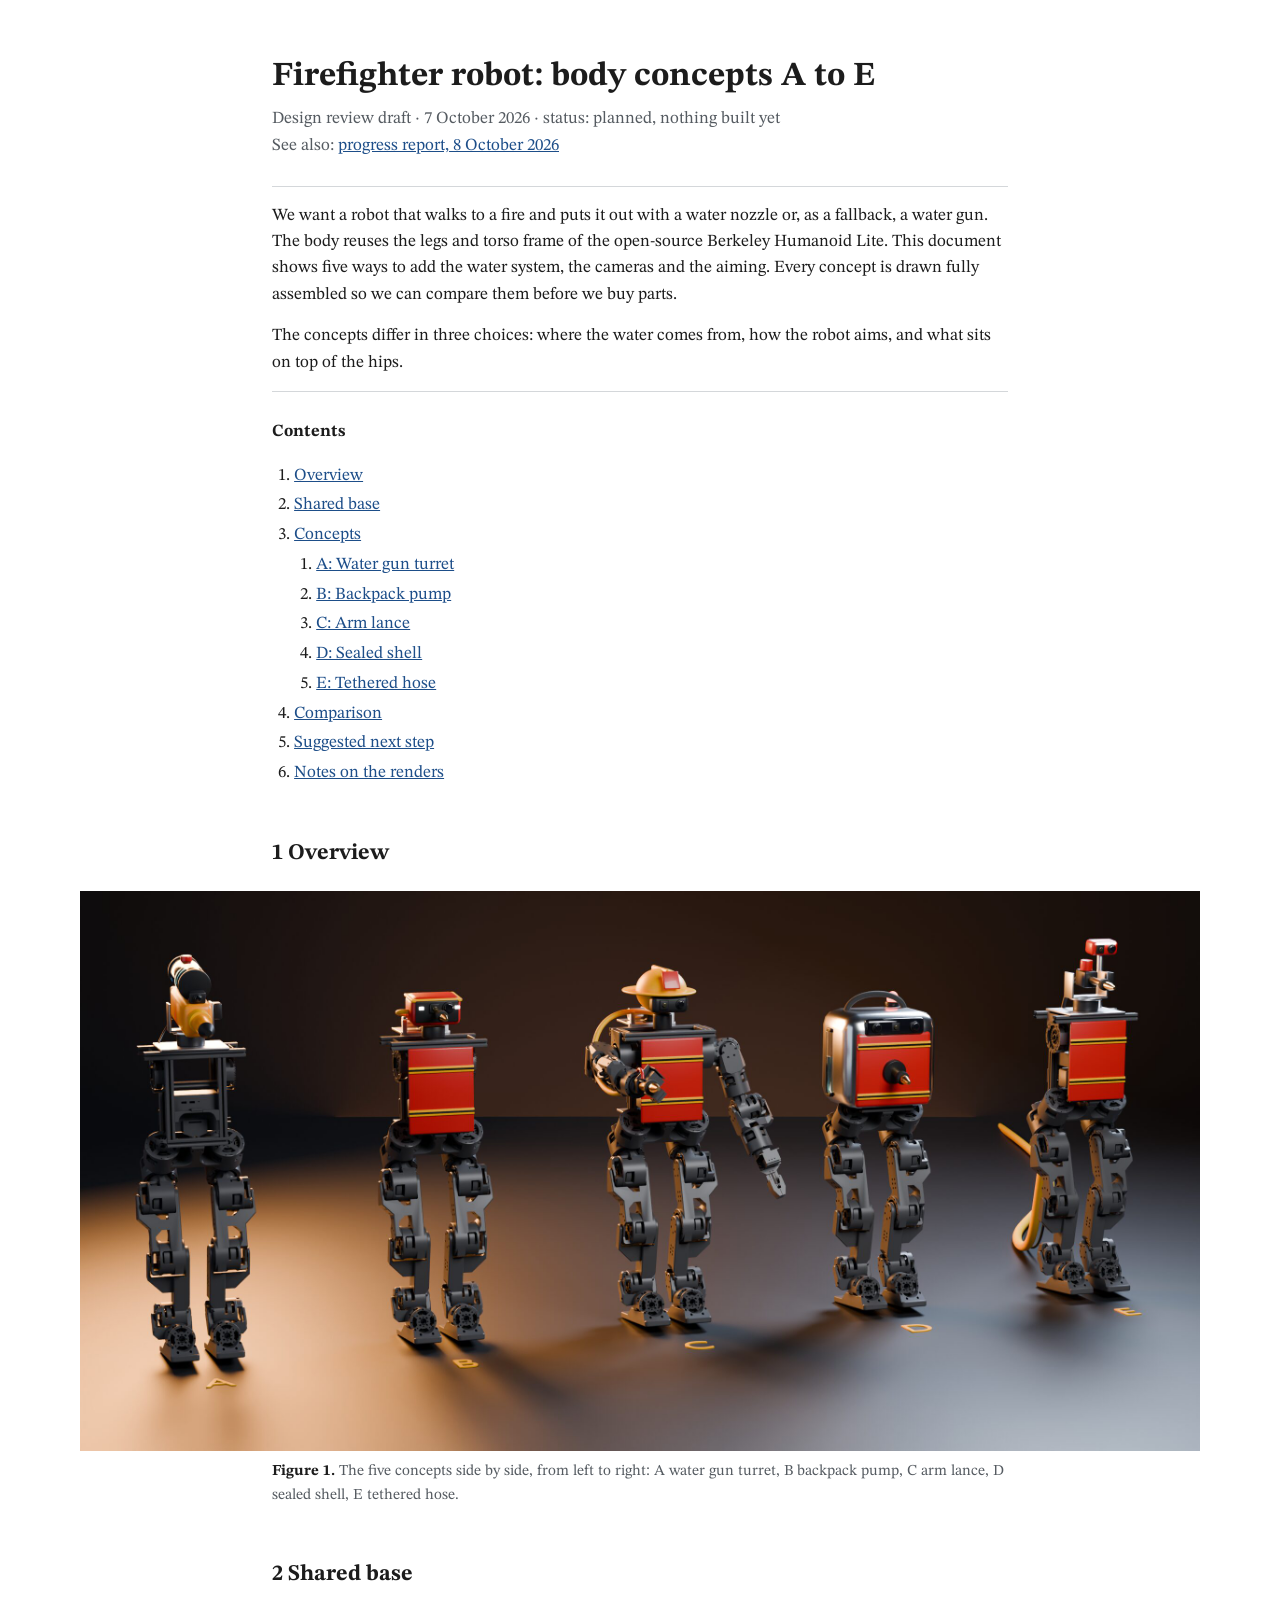
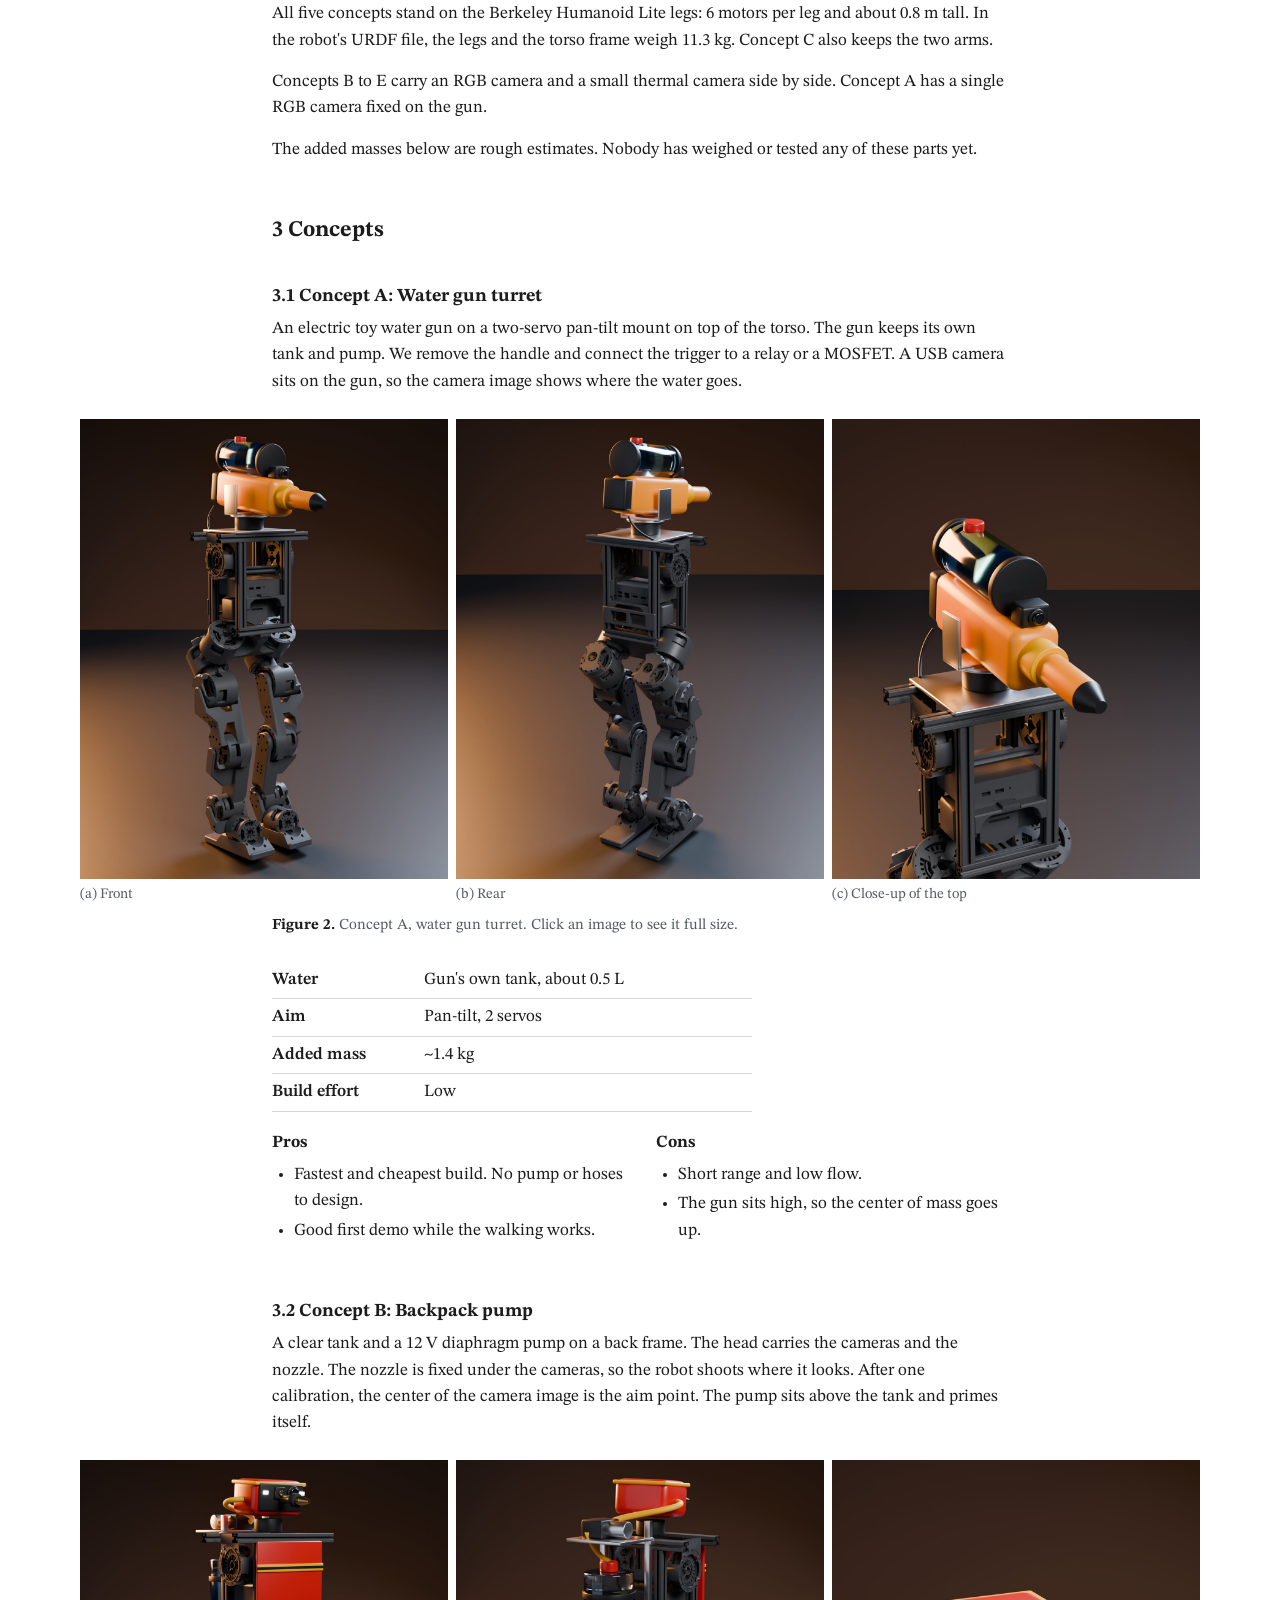
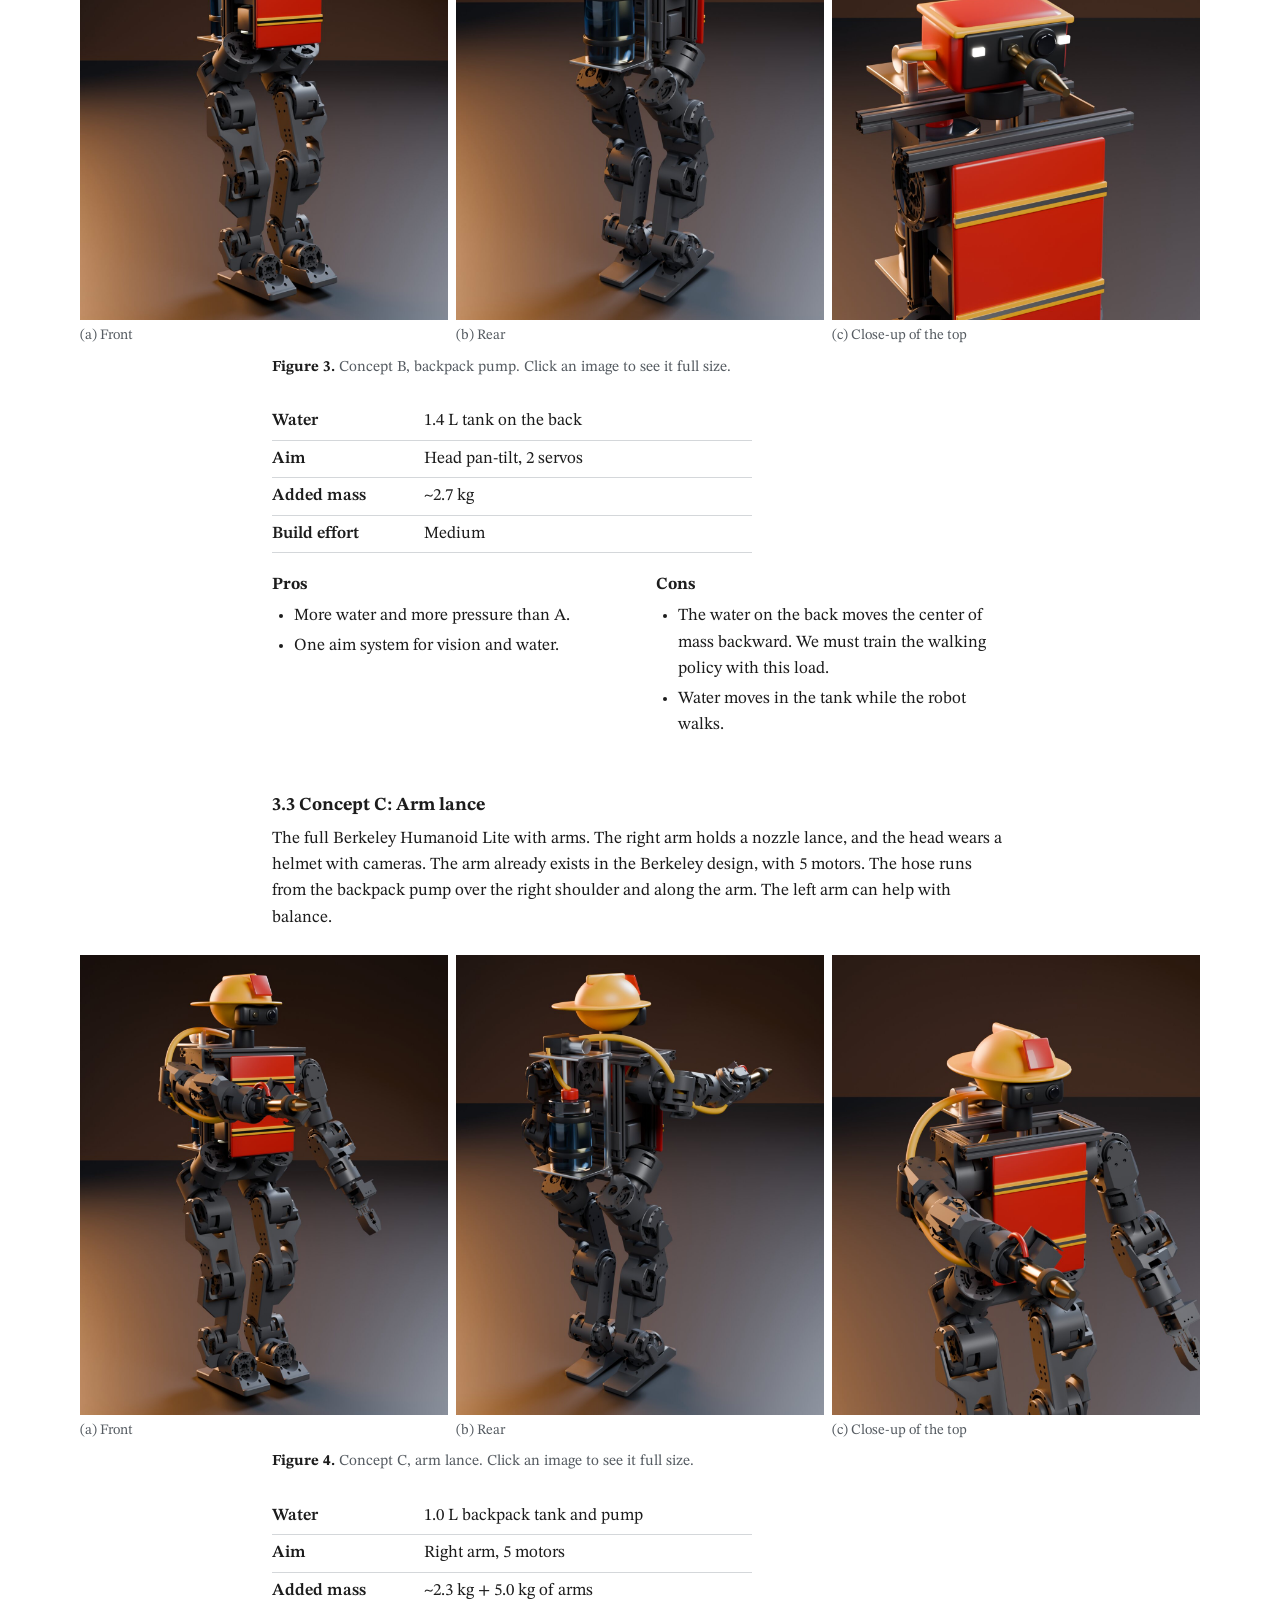
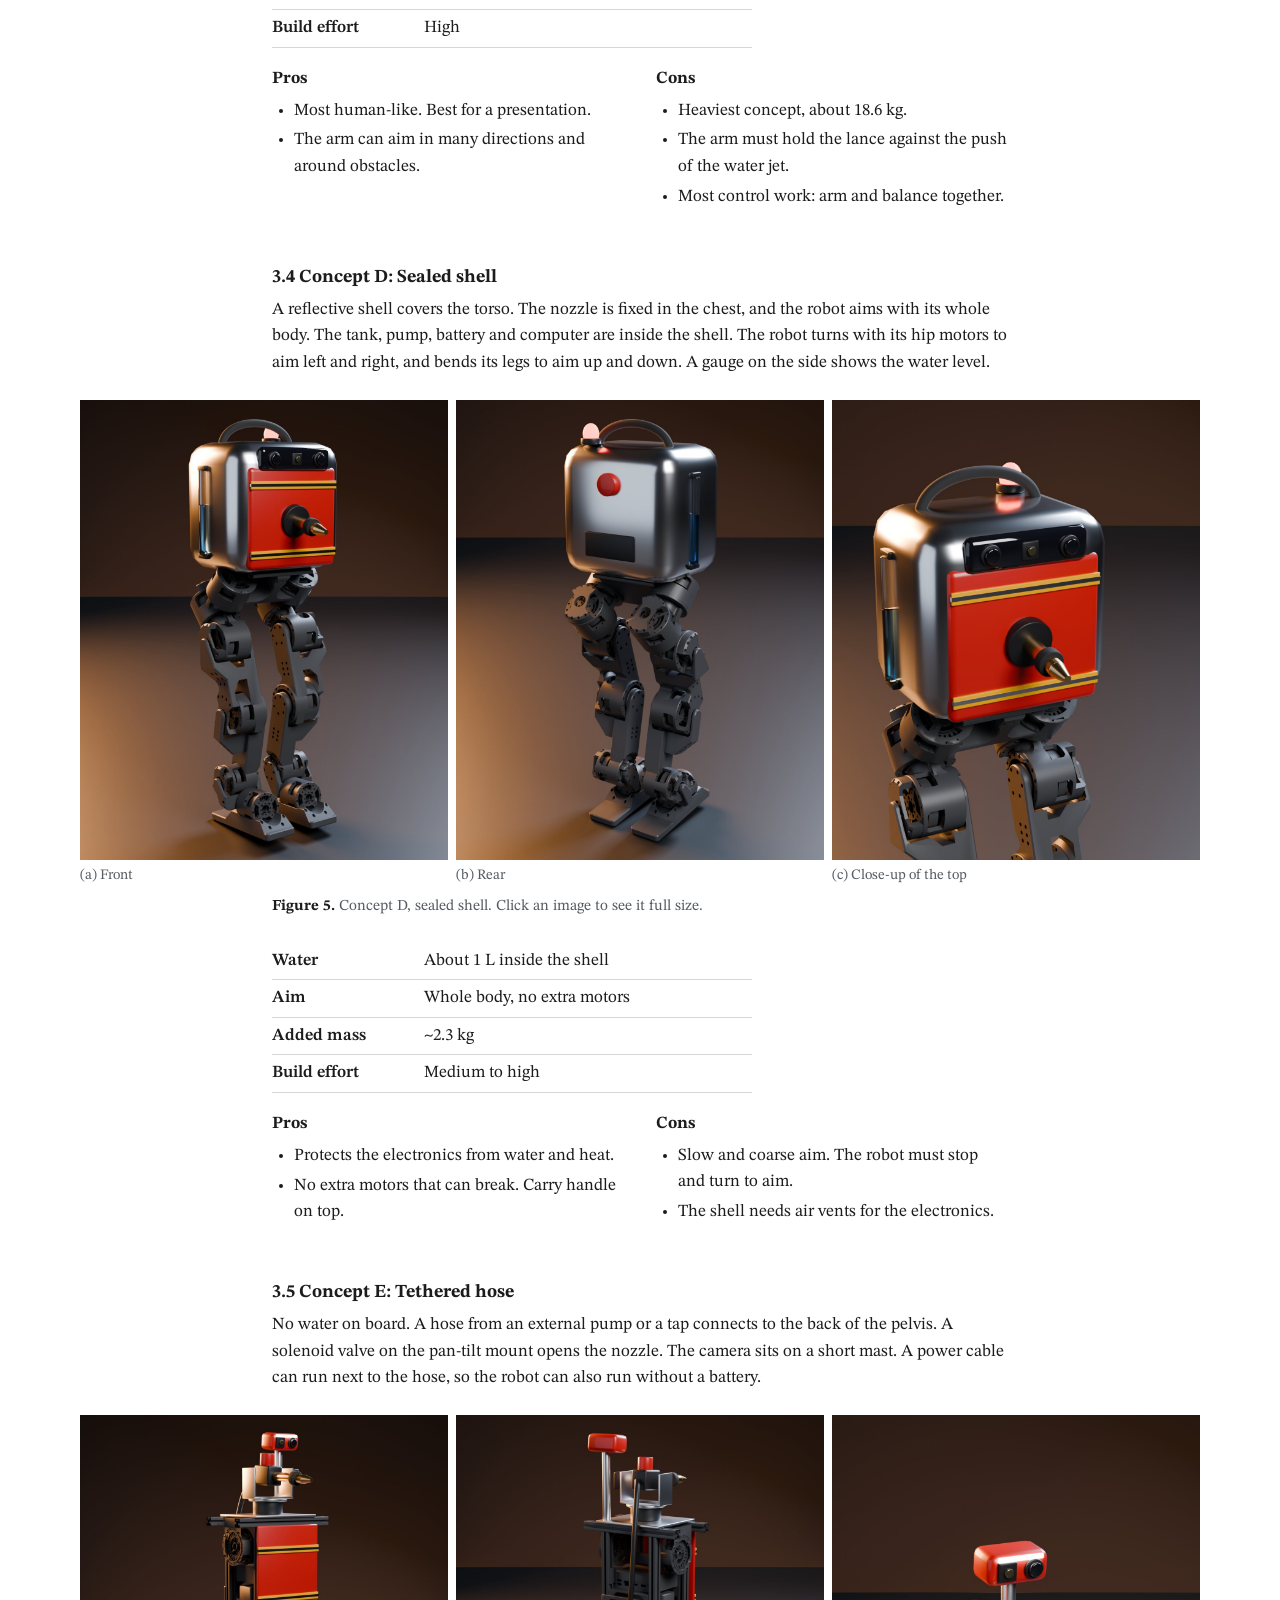
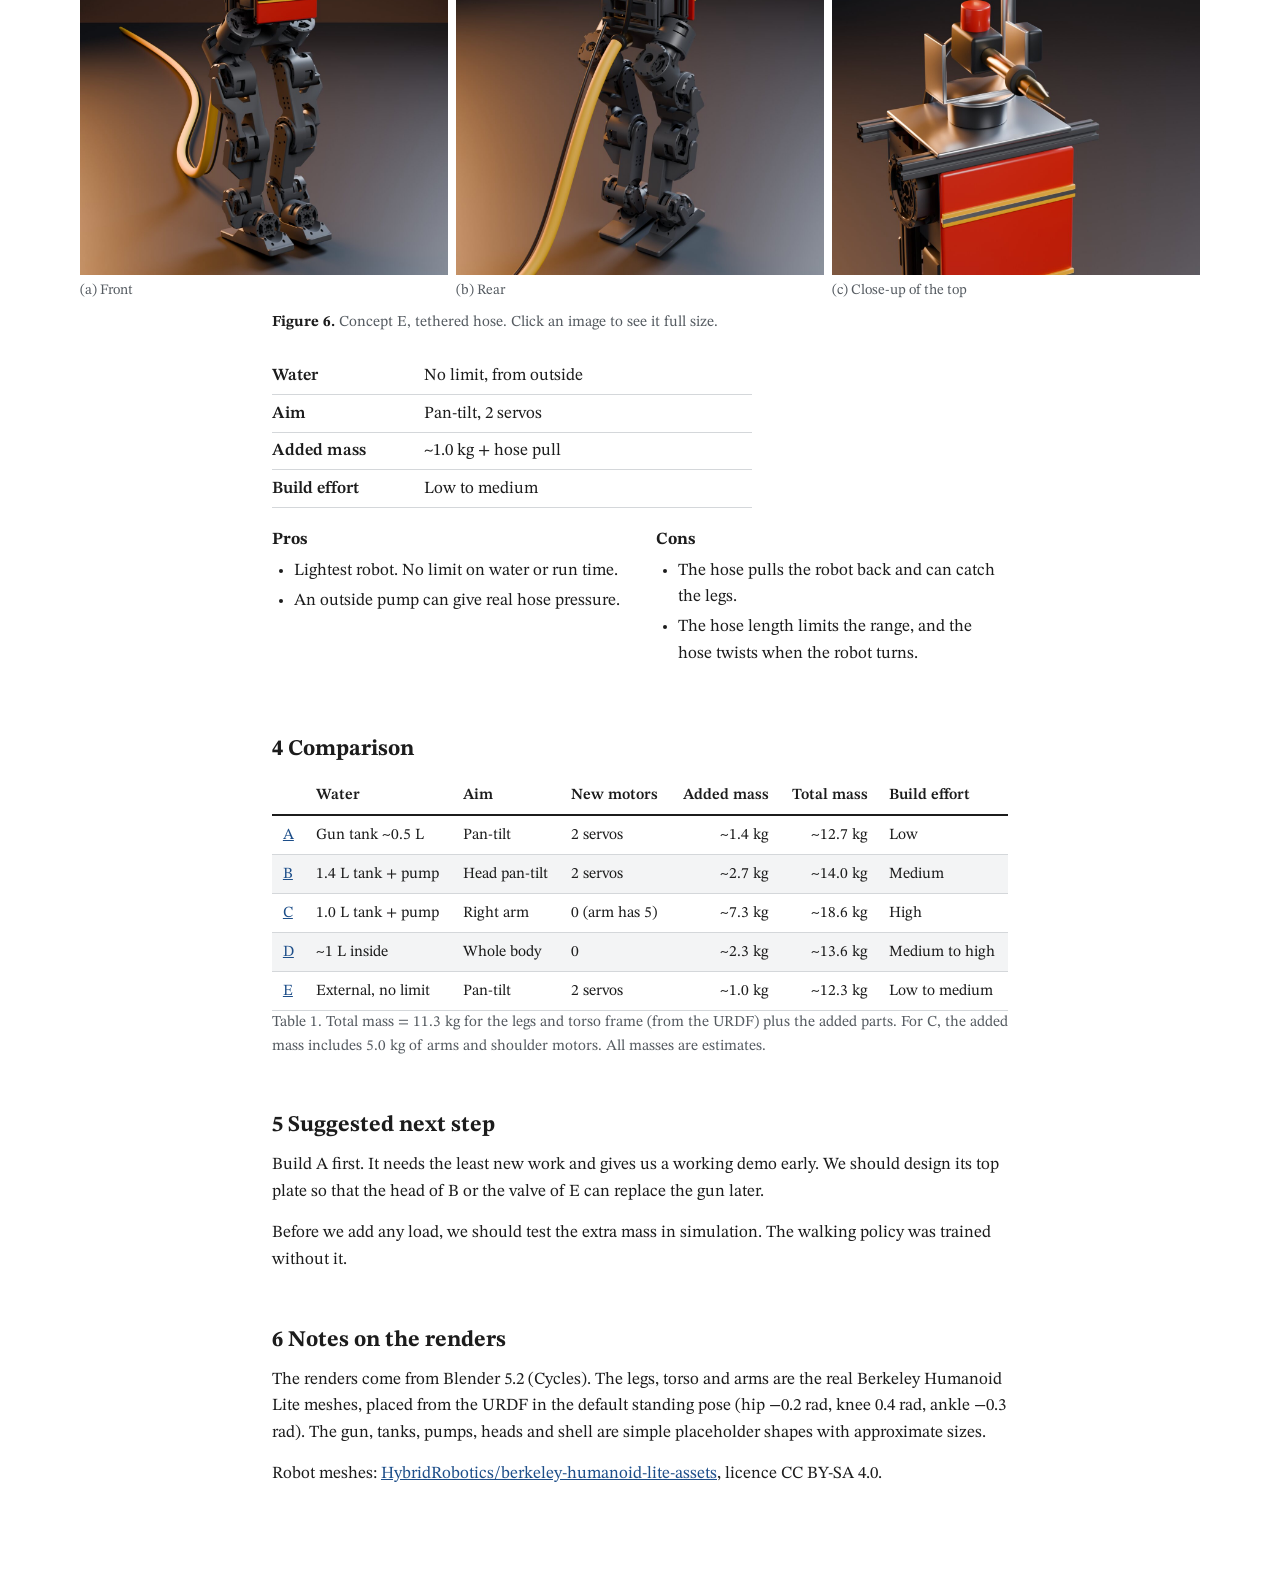
==== concepts/index.html @ 26c628f2 "Add firefighter robot progress report and concept review pages" ====
<!doctype html>
<html lang="en">
<head>
<meta charset="utf-8">
<meta name="viewport" content="width=device-width,initial-scale=1">
<title>Firefighter Robot Concepts</title>
<link rel="preconnect" href="https://fonts.googleapis.com">
<link rel="preconnect" href="https://fonts.gstatic.com" crossorigin>
<link rel="stylesheet" href="https://fonts.googleapis.com/css2?family=STIX+Two+Text:ital,wght@0,400;0,600;0,700;1,400&display=swap">
<style>
/* Layout: a design-review document. One text column; figures break out wider. One serif face throughout, like a printed report. */
:root {
  --paper: #ffffff;
  --ink: #1c1c1c;
  --soft: #555b61;
  --line: #d4d7da;
  --link: #1d4e89;
  --shade: #f3f4f5;
  --serif: "STIX Two Text", "Times New Roman", Times, serif;
}
@media (prefers-color-scheme: dark) {
  :root:not([data-theme="light"]) { --paper: #17191b; --ink: #e6e6e3; --soft: #a2a7ab; --line: #3a3e42; --link: #8db7e8; --shade: #212427; color-scheme: dark; }
}
:root[data-theme="dark"] { --paper: #17191b; --ink: #e6e6e3; --soft: #a2a7ab; --line: #3a3e42; --link: #8db7e8; --shade: #212427; color-scheme: dark; }
* { box-sizing: border-box; }
body { background: var(--paper); color: var(--ink); font: 400 1.0625rem/1.55 var(--serif); padding-inline: 16px; padding-block: 48px 80px; }
main { max-width: 46rem; margin: 0 auto; }
img { display: block; width: 100%; height: auto; }
a { color: var(--link); }
a:focus-visible { outline: 2px solid var(--link); outline-offset: 2px; }
h1, h2, h3 { font-weight: 700; line-height: 1.2; text-wrap: balance; }
h1 { font-size: 2.1rem; margin: 0 0 0.3em; }
h2 { font-size: 1.4rem; margin: 2.4em 0 0.6em; }
h3 { font-size: 1.15rem; margin: 2.2em 0 0.5em; }
p, ul { margin: 0 0 0.9em; }
ul { padding-left: 1.3em; }
li + li { margin-top: 0.2em; }
.meta { color: var(--soft); margin-bottom: 1.6em; }
.abstract { border-top: 1px solid var(--line); border-bottom: 1px solid var(--line); padding: 0.9em 0; margin-bottom: 1.6em; }
.toc { padding-left: 1.3em; }
.toc ol { padding-left: 1.3em; margin: 0.2em 0 0; }
figure { margin: 1.4em 0; }
figure.wide { width: min(70rem, 100vw - 32px); margin-left: 50%; transform: translateX(-50%); }
figcaption { font-size: 0.95rem; color: var(--soft); margin-top: 0.6em; max-width: 46rem; margin-inline: auto; }
figcaption b { color: var(--ink); }
.shots { display: grid; grid-template-columns: repeat(3, minmax(0, 1fr)); gap: 8px; }
.shot { display: grid; gap: 4px; color: var(--soft); text-decoration: none; font-size: 0.9rem; cursor: zoom-in; }
.shot:hover span { color: var(--ink); }
.lead-img { display: block; cursor: zoom-in; }
table { border-collapse: collapse; font-variant-numeric: tabular-nums; }
.kv { margin: 0.4em 0 1.1em; width: 100%; max-width: 30rem; }
.kv th, .kv td { text-align: left; vertical-align: top; padding: 0.3em 0.8em 0.3em 0; border-bottom: 1px solid var(--line); }
.kv th { font-weight: 600; width: 9.5rem; }
.pc { display: grid; grid-template-columns: repeat(auto-fit, minmax(16rem, 1fr)); gap: 0 2rem; }
.pc-h { font-weight: 700; margin-bottom: 0.3em; }
.scroll { overflow-x: auto; }
.cmp { width: 100%; min-width: 44rem; font-size: 0.97rem; }
.cmp th, .cmp td { text-align: left; padding: 0.45em 0.7em; border-bottom: 1px solid var(--line); vertical-align: top; }
.cmp thead th { border-bottom: 2px solid var(--ink); font-weight: 600; }
.cmp tbody tr:nth-child(even) { background: var(--shade); }
.cmp td.n { text-align: right; white-space: nowrap; }
.cmp th.n { text-align: right; }
.note { font-size: 0.95rem; color: var(--soft); }
dialog { border: 0; padding: 0; background: transparent; max-width: 100vw; max-height: 100vh; }
dialog::backdrop { background: rgba(0, 0, 0, 0.9); }
dialog form { margin: 0; display: grid; justify-items: center; gap: 8px; padding: 12px; }
dialog img { width: auto; max-width: calc(100vw - 24px); max-height: calc(100vh - 64px); cursor: zoom-out; }
dialog p { margin: 0; color: #ddd; font-size: 0.95rem; }
dialog button { font: inherit; color: #fff; background: none; border: 1px solid #888; border-radius: 3px; padding: 2px 10px; cursor: pointer; }
@media (max-width: 640px) {
  body { padding-block: 28px 56px; }
  h1 { font-size: 1.7rem; }
  .shots { grid-template-columns: 1fr 1fr; }
  .shots .shot:first-child { grid-column: 1 / -1; }
}
</style>
</head>
<body>


<main>
  <h1>Firefighter robot: body concepts A to E</h1>
  <p class="meta">Design review draft · 7 October 2026 · status: planned, nothing built yet<br>See also: <a href="../">progress report, 8 October 2026</a></p>

  <div class="abstract">
    <p>We want a robot that walks to a fire and puts it out with a water nozzle or, as a fallback, a water gun. The body reuses the legs and torso frame of the open-source Berkeley Humanoid Lite. This document shows five ways to add the water system, the cameras and the aiming. Every concept is drawn fully assembled so we can compare them before we buy parts.</p>
    <p style="margin:0">The concepts differ in three choices: where the water comes from, how the robot aims, and what sits on top of the hips.</p>
  </div>

  <p><b>Contents</b></p>
  <ol class="toc">
    <li><a href="#overview">Overview</a></li>
    <li><a href="#base">Shared base</a></li>
    <li><a href="#concepts">Concepts</a>
      <ol><li><a href="#A">A: Water gun turret</a></li><li><a href="#B">B: Backpack pump</a></li><li><a href="#C">C: Arm lance</a></li><li><a href="#D">D: Sealed shell</a></li><li><a href="#E">E: Tethered hose</a></li></ol></li>
    <li><a href="#compare">Comparison</a></li>
    <li><a href="#next">Suggested next step</a></li>
    <li><a href="#notes">Notes on the renders</a></li>
  </ol>

  <h2 id="overview">1 Overview</h2>
  <figure class="wide">
    <a class="lead-img" href="lineup.jpg" data-cap="Concepts A to E"><img src="lineup.jpg" alt="Concepts A to E side by side: water gun turret, backpack pump, arm lance with helmet, sealed shell, tethered hose." width="2400" height="1200"></a>
    <figcaption><b>Figure 1.</b> The five concepts side by side, from left to right: A water gun turret, B backpack pump, C arm lance, D sealed shell, E tethered hose.</figcaption>
  </figure>

  <h2 id="base">2 Shared base</h2>
  <p>All five concepts stand on the Berkeley Humanoid Lite legs: 6 motors per leg and about 0.8 m tall. In the robot's URDF file, the legs and the torso frame weigh 11.3 kg. Concept C also keeps the two arms.</p>
  <p>Concepts B to E carry an RGB camera and a small thermal camera side by side. Concept A has a single RGB camera fixed on the gun.</p>
  <p>The added masses below are rough estimates. Nobody has weighed or tested any of these parts yet.</p>

  <h2 id="concepts">3 Concepts</h2>

<section id="A">
  <h3>3.1 Concept A: Water gun turret</h3>
  <p>An electric toy water gun on a two-servo pan-tilt mount on top of the torso. The gun keeps its own tank and pump. We remove the handle and connect the trigger to a relay or a MOSFET. A USB camera sits on the gun, so the camera image shows where the water goes.</p>
  <figure class="wide">
    <div class="shots"><a class="shot" href="concept_A_front.jpg" data-cap="Concept A, front"><img src="concept_A_front.jpg" alt="Concept A, front: orange water gun with a clear tank on a pan-tilt mount above the torso frame." width="1200" height="1500" loading="lazy"><span>(a) Front</span></a><a class="shot" href="concept_A_rear.jpg" data-cap="Concept A, rear"><img src="concept_A_rear.jpg" alt="Concept A, rear: pan-tilt servo and trigger wire." width="1200" height="1500" loading="lazy"><span>(b) Rear</span></a><a class="shot" href="concept_A_detail.jpg" data-cap="Concept A, close-up of the top"><img src="concept_A_detail.jpg" alt="Concept A, close-up of the top: the gun, its tank and the camera on top." width="1200" height="1500" loading="lazy"><span>(c) Close-up of the top</span></a></div>
    <figcaption><b>Figure 2.</b> Concept A, water gun turret. Click an image to see it full size.</figcaption>
  </figure>
  <table class="kv"><tr><th>Water</th><td>Gun&#x27;s own tank, about 0.5 L</td></tr><tr><th>Aim</th><td>Pan-tilt, 2 servos</td></tr><tr><th>Added mass</th><td>~1.4 kg</td></tr><tr><th>Build effort</th><td>Low</td></tr></table>
  <div class="pc">
    <div><p class="pc-h">Pros</p><ul><li>Fastest and cheapest build. No pump or hoses to design.</li><li>Good first demo while the walking works.</li></ul></div>
    <div><p class="pc-h">Cons</p><ul><li>Short range and low flow.</li><li>The gun sits high, so the center of mass goes up.</li></ul></div>
  </div>
</section>
<section id="B">
  <h3>3.2 Concept B: Backpack pump</h3>
  <p>A clear tank and a 12 V diaphragm pump on a back frame. The head carries the cameras and the nozzle. The nozzle is fixed under the cameras, so the robot shoots where it looks. After one calibration, the center of the camera image is the aim point. The pump sits above the tank and primes itself.</p>
  <figure class="wide">
    <div class="shots"><a class="shot" href="concept_B_front.jpg" data-cap="Concept B, front"><img src="concept_B_front.jpg" alt="Concept B, front: red chest plate with reflective stripes and a red head with cameras and a brass nozzle." width="1200" height="1500" loading="lazy"><span>(a) Front</span></a><a class="shot" href="concept_B_rear.jpg" data-cap="Concept B, rear"><img src="concept_B_rear.jpg" alt="Concept B, rear: aluminium back frame with a clear tank, the pump on top and a hose to the head." width="1200" height="1500" loading="lazy"><span>(b) Rear</span></a><a class="shot" href="concept_B_detail.jpg" data-cap="Concept B, close-up of the top"><img src="concept_B_detail.jpg" alt="Concept B, close-up of the top: the head: RGB camera, thermal camera, two lights and the nozzle." width="1200" height="1500" loading="lazy"><span>(c) Close-up of the top</span></a></div>
    <figcaption><b>Figure 3.</b> Concept B, backpack pump. Click an image to see it full size.</figcaption>
  </figure>
  <table class="kv"><tr><th>Water</th><td>1.4 L tank on the back</td></tr><tr><th>Aim</th><td>Head pan-tilt, 2 servos</td></tr><tr><th>Added mass</th><td>~2.7 kg</td></tr><tr><th>Build effort</th><td>Medium</td></tr></table>
  <div class="pc">
    <div><p class="pc-h">Pros</p><ul><li>More water and more pressure than A.</li><li>One aim system for vision and water.</li></ul></div>
    <div><p class="pc-h">Cons</p><ul><li>The water on the back moves the center of mass backward. We must train the walking policy with this load.</li><li>Water moves in the tank while the robot walks.</li></ul></div>
  </div>
</section>
<section id="C">
  <h3>3.3 Concept C: Arm lance</h3>
  <p>The full Berkeley Humanoid Lite with arms. The right arm holds a nozzle lance, and the head wears a helmet with cameras. The arm already exists in the Berkeley design, with 5 motors. The hose runs from the backpack pump over the right shoulder and along the arm. The left arm can help with balance.</p>
  <figure class="wide">
    <div class="shots"><a class="shot" href="concept_C_front.jpg" data-cap="Concept C, front"><img src="concept_C_front.jpg" alt="Concept C, front: humanoid with a yellow helmet holding a brass nozzle lance forward in its right hand." width="1200" height="1500" loading="lazy"><span>(a) Front</span></a><a class="shot" href="concept_C_rear.jpg" data-cap="Concept C, rear"><img src="concept_C_rear.jpg" alt="Concept C, rear: backpack tank and a hose over the right shoulder along the arm." width="1200" height="1500" loading="lazy"><span>(b) Rear</span></a><a class="shot" href="concept_C_detail.jpg" data-cap="Concept C, close-up of the top"><img src="concept_C_detail.jpg" alt="Concept C, close-up of the top: helmet with cameras under the brim and the lance in the hand." width="1200" height="1500" loading="lazy"><span>(c) Close-up of the top</span></a></div>
    <figcaption><b>Figure 4.</b> Concept C, arm lance. Click an image to see it full size.</figcaption>
  </figure>
  <table class="kv"><tr><th>Water</th><td>1.0 L backpack tank and pump</td></tr><tr><th>Aim</th><td>Right arm, 5 motors</td></tr><tr><th>Added mass</th><td>~2.3 kg + 5.0 kg of arms</td></tr><tr><th>Build effort</th><td>High</td></tr></table>
  <div class="pc">
    <div><p class="pc-h">Pros</p><ul><li>Most human-like. Best for a presentation.</li><li>The arm can aim in many directions and around obstacles.</li></ul></div>
    <div><p class="pc-h">Cons</p><ul><li>Heaviest concept, about 18.6 kg.</li><li>The arm must hold the lance against the push of the water jet.</li><li>Most control work: arm and balance together.</li></ul></div>
  </div>
</section>
<section id="D">
  <h3>3.4 Concept D: Sealed shell</h3>
  <p>A reflective shell covers the torso. The nozzle is fixed in the chest, and the robot aims with its whole body. The tank, pump, battery and computer are inside the shell. The robot turns with its hip motors to aim left and right, and bends its legs to aim up and down. A gauge on the side shows the water level.</p>
  <figure class="wide">
    <div class="shots"><a class="shot" href="concept_D_front.jpg" data-cap="Concept D, front"><img src="concept_D_front.jpg" alt="Concept D, front: metal box body with a red front, a camera visor and a fixed brass nozzle." width="1200" height="1500" loading="lazy"><span>(a) Front</span></a><a class="shot" href="concept_D_rear.jpg" data-cap="Concept D, rear"><img src="concept_D_rear.jpg" alt="Concept D, rear: shell with a red fill cap, a vent and a carry handle." width="1200" height="1500" loading="lazy"><span>(b) Rear</span></a><a class="shot" href="concept_D_detail.jpg" data-cap="Concept D, close-up of the top"><img src="concept_D_detail.jpg" alt="Concept D, close-up of the top: the front: camera visor, nozzle guard and water level gauge." width="1200" height="1500" loading="lazy"><span>(c) Close-up of the top</span></a></div>
    <figcaption><b>Figure 5.</b> Concept D, sealed shell. Click an image to see it full size.</figcaption>
  </figure>
  <table class="kv"><tr><th>Water</th><td>About 1 L inside the shell</td></tr><tr><th>Aim</th><td>Whole body, no extra motors</td></tr><tr><th>Added mass</th><td>~2.3 kg</td></tr><tr><th>Build effort</th><td>Medium to high</td></tr></table>
  <div class="pc">
    <div><p class="pc-h">Pros</p><ul><li>Protects the electronics from water and heat.</li><li>No extra motors that can break. Carry handle on top.</li></ul></div>
    <div><p class="pc-h">Cons</p><ul><li>Slow and coarse aim. The robot must stop and turn to aim.</li><li>The shell needs air vents for the electronics.</li></ul></div>
  </div>
</section>
<section id="E">
  <h3>3.5 Concept E: Tethered hose</h3>
  <p>No water on board. A hose from an external pump or a tap connects to the back of the pelvis. A solenoid valve on the pan-tilt mount opens the nozzle. The camera sits on a short mast. A power cable can run next to the hose, so the robot can also run without a battery.</p>
  <figure class="wide">
    <div class="shots"><a class="shot" href="concept_E_front.jpg" data-cap="Concept E, front"><img src="concept_E_front.jpg" alt="Concept E, front: nozzle and valve on a pan-tilt mount, camera on a short mast, hose behind." width="1200" height="1500" loading="lazy"><span>(a) Front</span></a><a class="shot" href="concept_E_rear.jpg" data-cap="Concept E, rear"><img src="concept_E_rear.jpg" alt="Concept E, rear: hose and power cable connect to the back of the pelvis." width="1200" height="1500" loading="lazy"><span>(b) Rear</span></a><a class="shot" href="concept_E_detail.jpg" data-cap="Concept E, close-up of the top"><img src="concept_E_detail.jpg" alt="Concept E, close-up of the top: valve, nozzle and camera pod." width="1200" height="1500" loading="lazy"><span>(c) Close-up of the top</span></a></div>
    <figcaption><b>Figure 6.</b> Concept E, tethered hose. Click an image to see it full size.</figcaption>
  </figure>
  <table class="kv"><tr><th>Water</th><td>No limit, from outside</td></tr><tr><th>Aim</th><td>Pan-tilt, 2 servos</td></tr><tr><th>Added mass</th><td>~1.0 kg + hose pull</td></tr><tr><th>Build effort</th><td>Low to medium</td></tr></table>
  <div class="pc">
    <div><p class="pc-h">Pros</p><ul><li>Lightest robot. No limit on water or run time.</li><li>An outside pump can give real hose pressure.</li></ul></div>
    <div><p class="pc-h">Cons</p><ul><li>The hose pulls the robot back and can catch the legs.</li><li>The hose length limits the range, and the hose twists when the robot turns.</li></ul></div>
  </div>
</section>

  <h2 id="compare">4 Comparison</h2>
  <div class="scroll">
    <table class="cmp">
      <thead><tr><th></th><th>Water</th><th>Aim</th><th>New motors</th><th class="n">Added mass</th><th class="n">Total mass</th><th>Build effort</th></tr></thead>
      <tbody><tr><td><a href="#A">A</a></td><td>Gun tank ~0.5 L</td><td>Pan-tilt</td><td>2 servos</td><td class="n">~1.4 kg</td><td class="n">~12.7 kg</td><td>Low</td></tr><tr><td><a href="#B">B</a></td><td>1.4 L tank + pump</td><td>Head pan-tilt</td><td>2 servos</td><td class="n">~2.7 kg</td><td class="n">~14.0 kg</td><td>Medium</td></tr><tr><td><a href="#C">C</a></td><td>1.0 L tank + pump</td><td>Right arm</td><td>0 (arm has 5)</td><td class="n">~7.3 kg</td><td class="n">~18.6 kg</td><td>High</td></tr><tr><td><a href="#D">D</a></td><td>~1 L inside</td><td>Whole body</td><td>0</td><td class="n">~2.3 kg</td><td class="n">~13.6 kg</td><td>Medium to high</td></tr><tr><td><a href="#E">E</a></td><td>External, no limit</td><td>Pan-tilt</td><td>2 servos</td><td class="n">~1.0 kg</td><td class="n">~12.3 kg</td><td>Low to medium</td></tr></tbody>
    </table>
  </div>
  <p class="note">Table 1. Total mass = 11.3 kg for the legs and torso frame (from the URDF) plus the added parts. For C, the added mass includes 5.0 kg of arms and shoulder motors. All masses are estimates.</p>

  <h2 id="next">5 Suggested next step</h2>
  <p>Build A first. It needs the least new work and gives us a working demo early. We should design its top plate so that the head of B or the valve of E can replace the gun later.</p>
  <p>Before we add any load, we should test the extra mass in simulation. The walking policy was trained without it.</p>

  <h2 id="notes">6 Notes on the renders</h2>
  <p>The renders come from Blender 5.2 (Cycles). The legs, torso and arms are the real Berkeley Humanoid Lite meshes, placed from the URDF in the default standing pose (hip −0.2 rad, knee 0.4 rad, ankle −0.3 rad). The gun, tanks, pumps, heads and shell are simple placeholder shapes with approximate sizes.</p>
  <p>Robot meshes: <a href="https://github.com/HybridRobotics/berkeley-humanoid-lite-assets" target="_blank" rel="noopener">HybridRobotics/berkeley-humanoid-lite-assets</a>, licence CC BY-SA 4.0.</p>
</main>

<dialog id="lb" aria-label="Image at full size">
  <form method="dialog">
    <img id="lbimg" src="lineup.jpg" alt="">
    <p><span id="lbcap"></span> · <button value="close">Close</button></p>
  </form>
</dialog>

<script>
const lb = document.getElementById("lb");
document.querySelectorAll("a.shot, a.lead-img").forEach(a => a.addEventListener("click", ev => {
  if (!lb.showModal) return;
  ev.preventDefault();
  const img = a.querySelector("img");
  document.getElementById("lbimg").src = a.getAttribute("href");
  document.getElementById("lbimg").alt = img.alt;
  document.getElementById("lbcap").textContent = a.dataset.cap;
  lb.showModal();
}));
document.getElementById("lbimg").addEventListener("click", () => lb.close());
lb.addEventListener("click", ev => { if (ev.target === lb) lb.close(); });
</script>

</body>
</html>
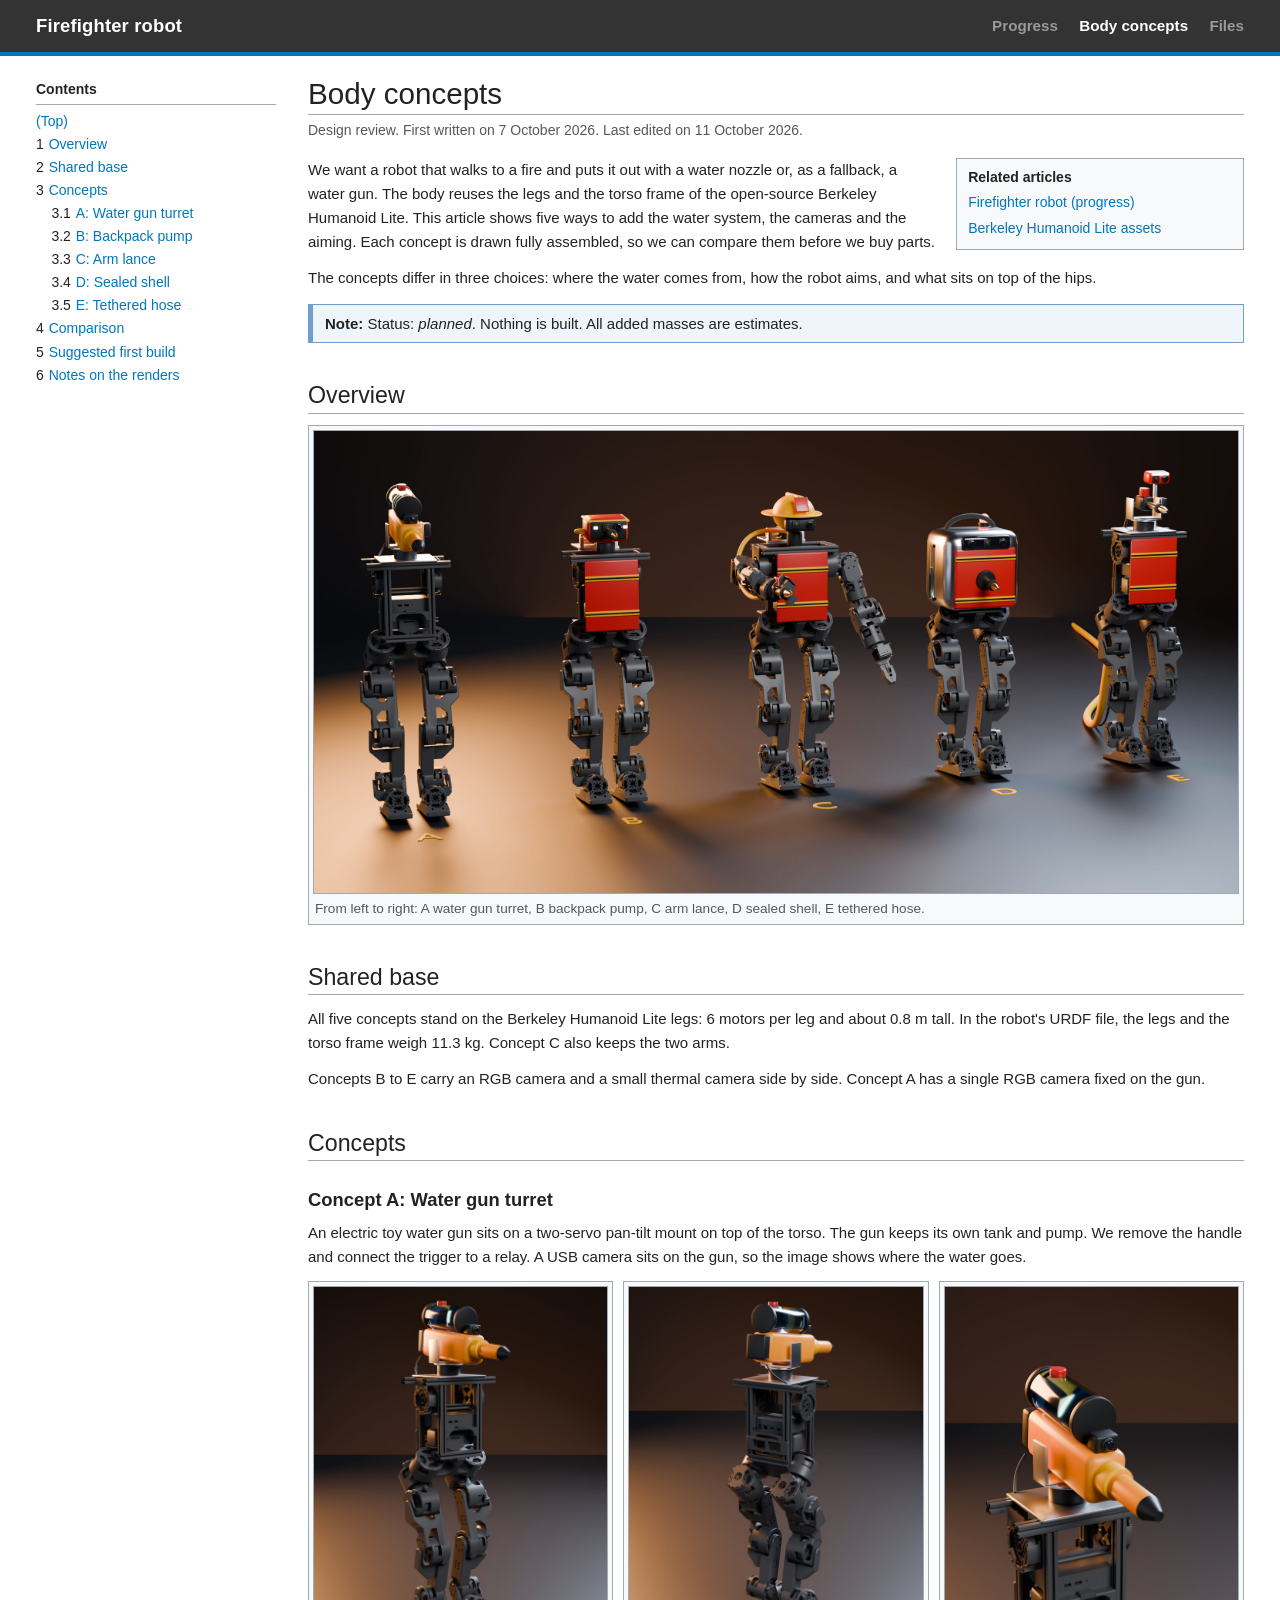
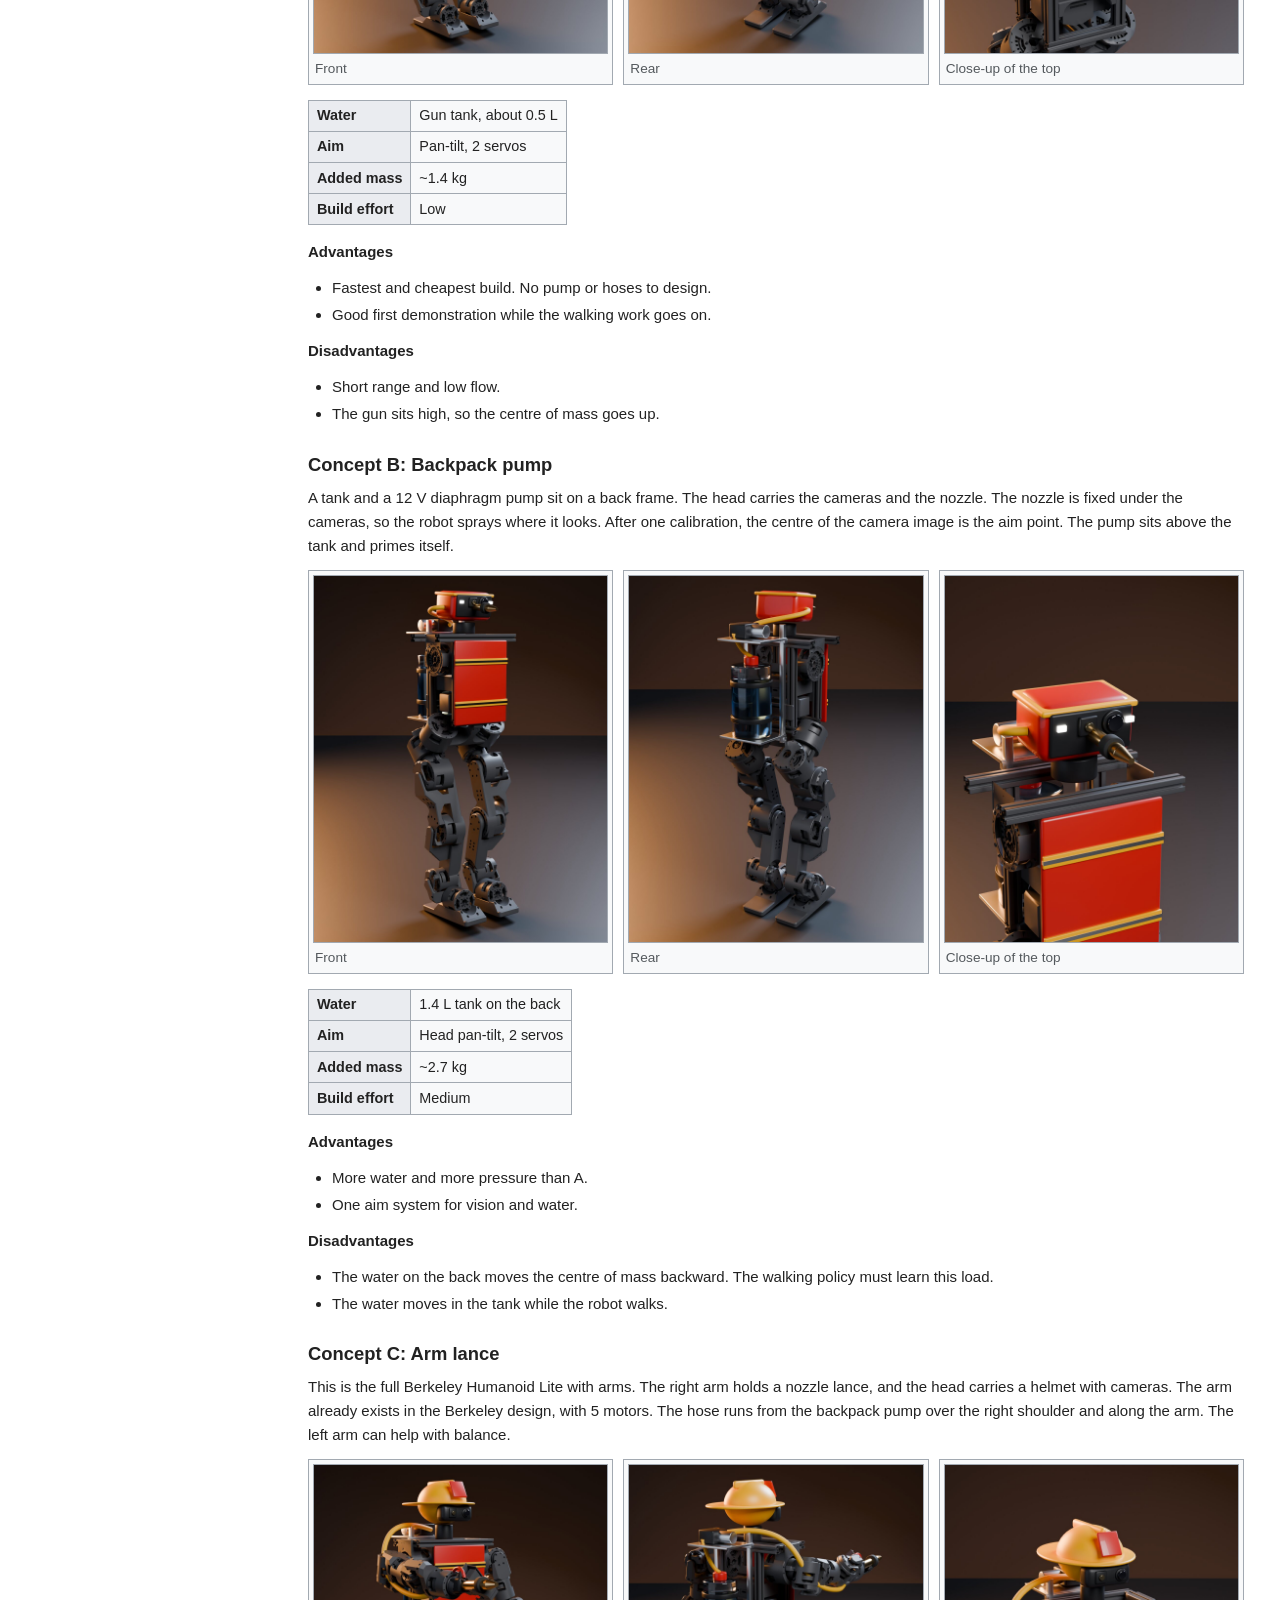
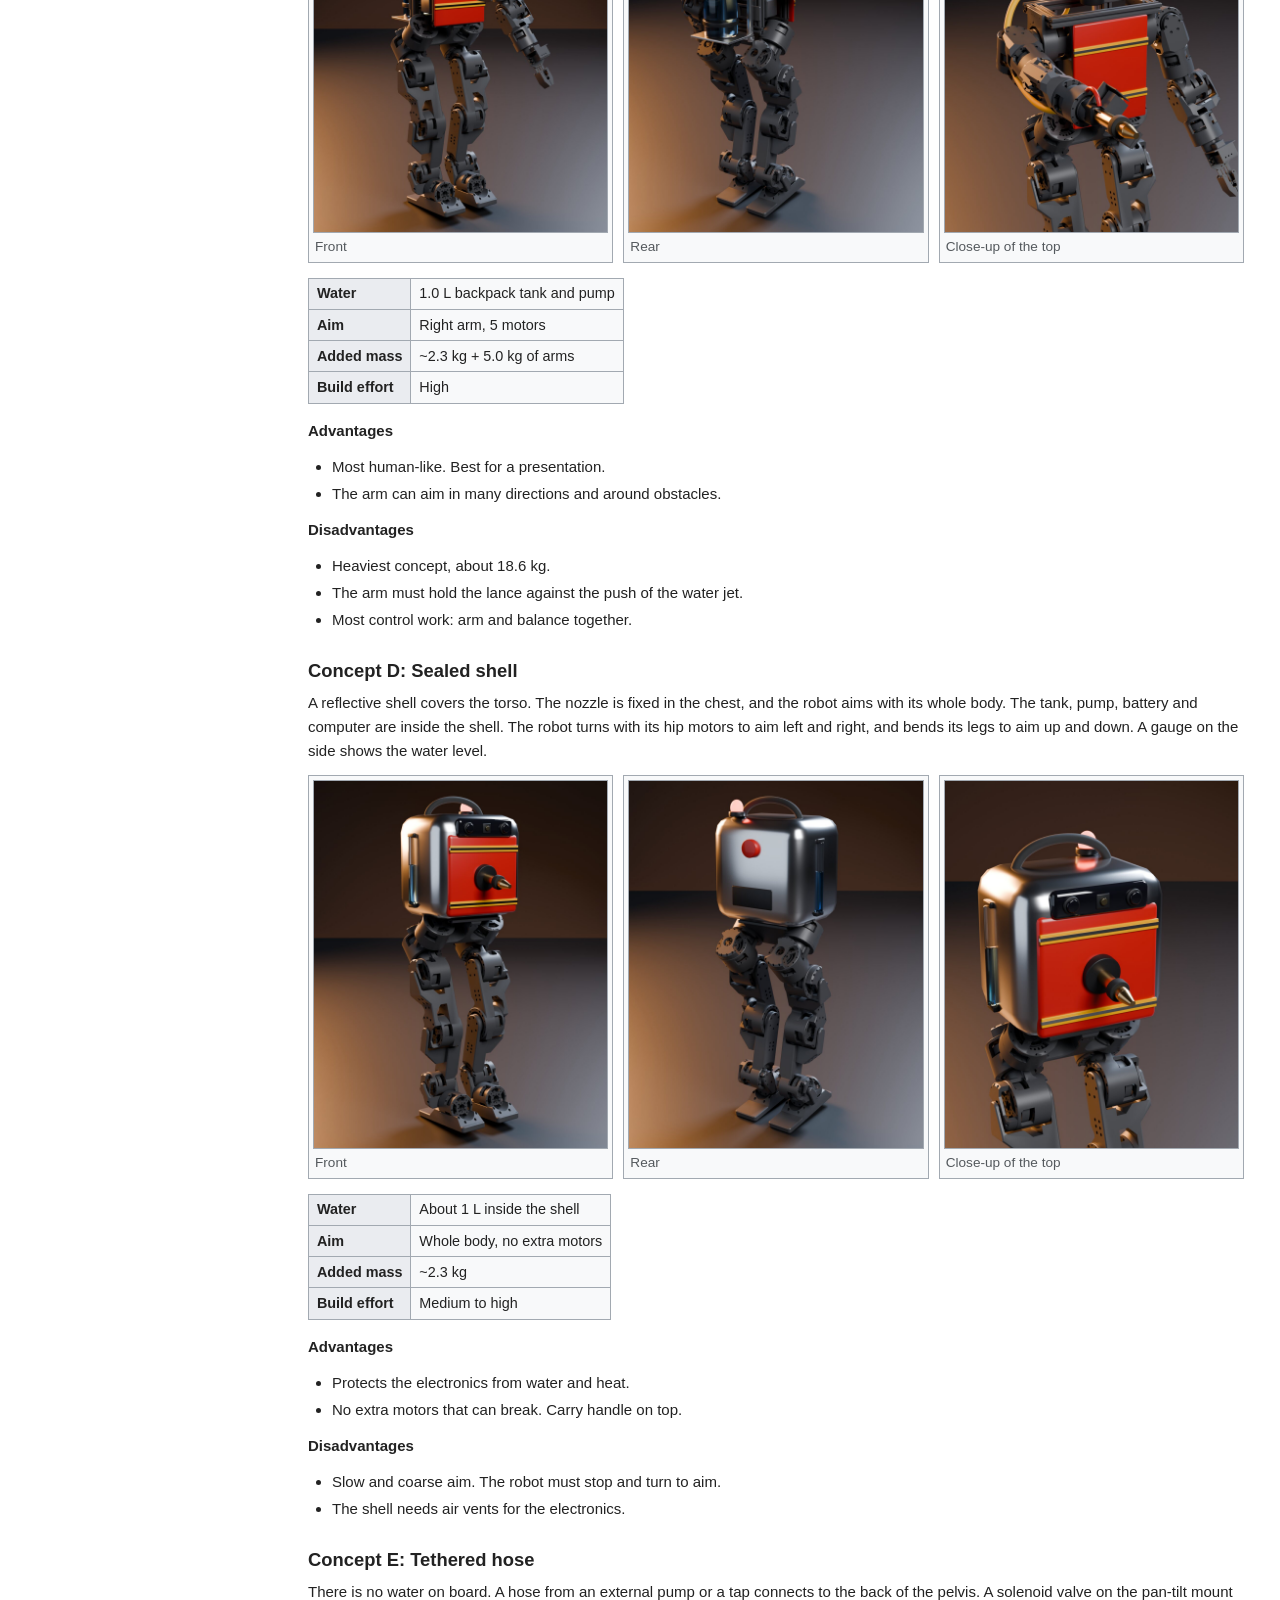
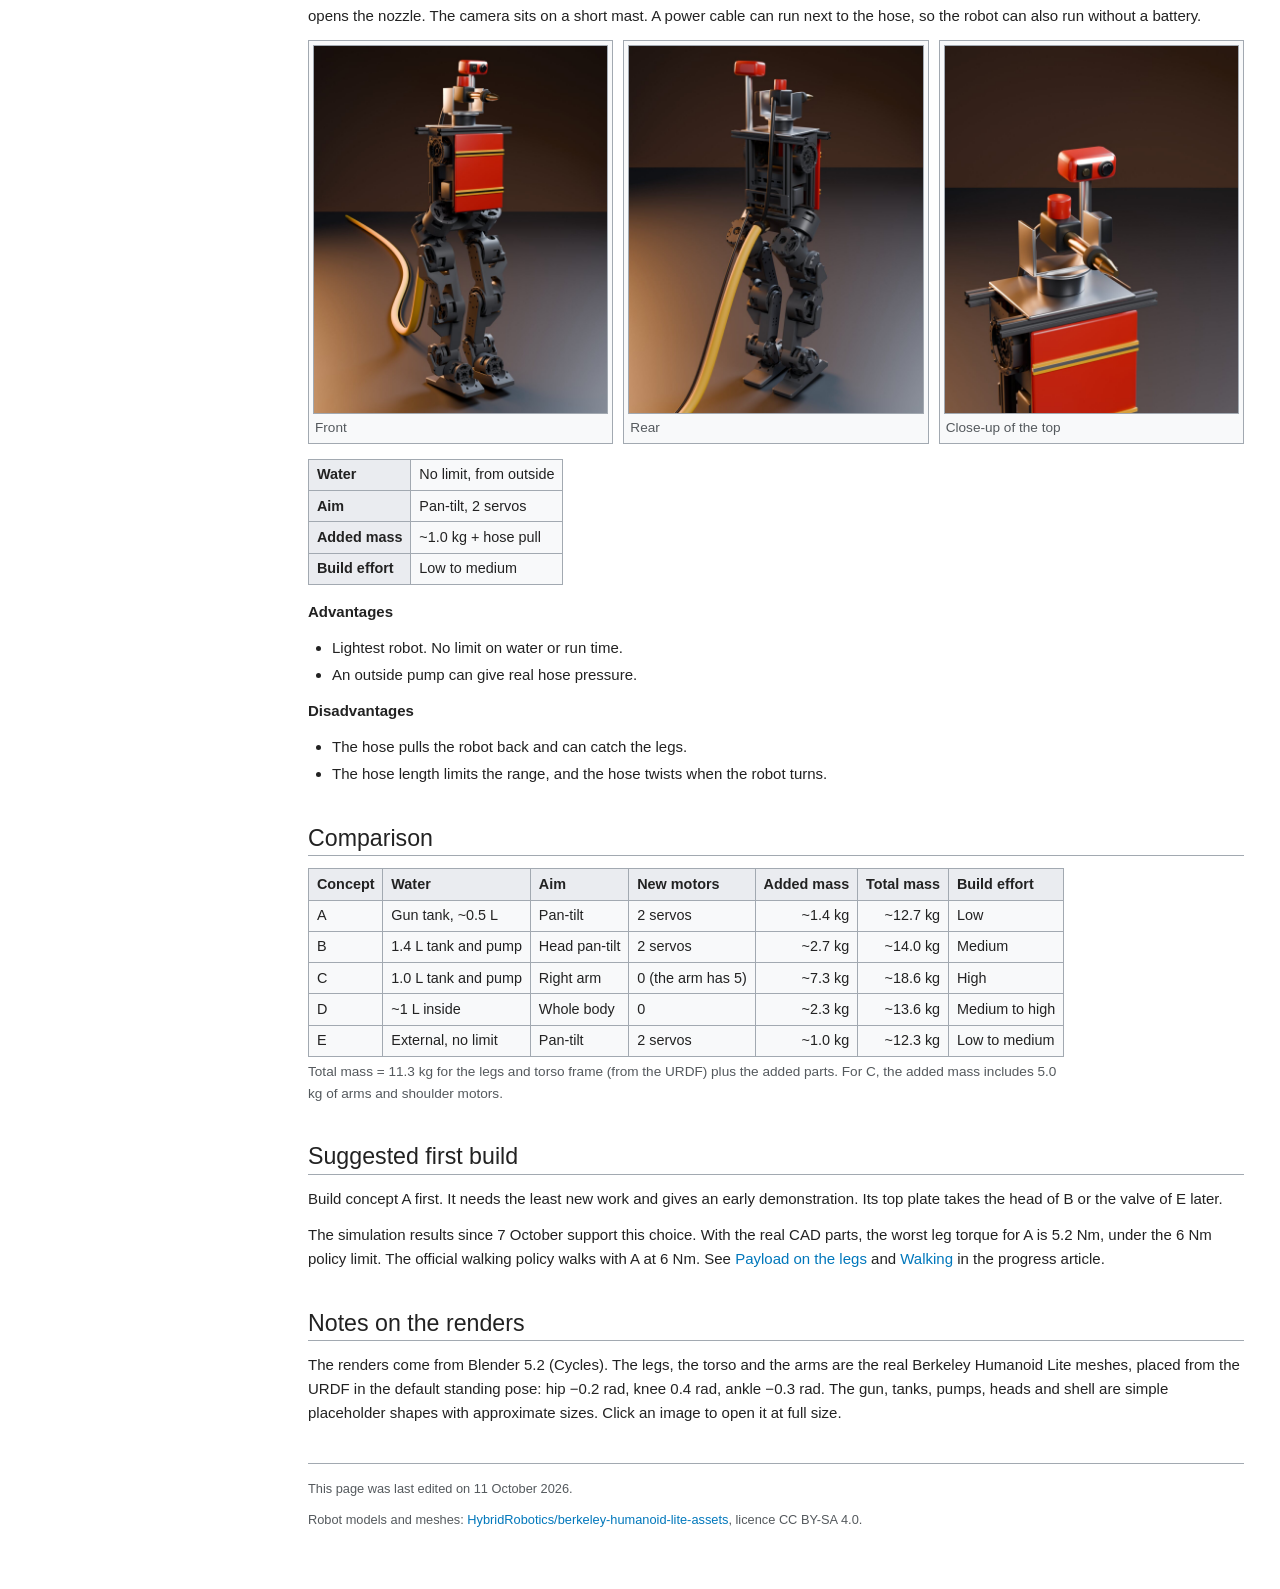
==== commit a0e99aef: "Rewrite the site in a wiki style with the results of 9 and 10 October Add videos of the closed loop," ====
--- a/concepts/index.html
+++ b/concepts/index.html
@@ -2,220 +2,209 @@
 <html lang="en">
 <head>
 <meta charset="utf-8">
-<meta name="viewport" content="width=device-width,initial-scale=1">
-<title>Firefighter Robot Concepts</title>
-<link rel="preconnect" href="https://fonts.googleapis.com">
-<link rel="preconnect" href="https://fonts.gstatic.com" crossorigin>
-<link rel="stylesheet" href="https://fonts.googleapis.com/css2?family=STIX+Two+Text:ital,wght@0,400;0,600;0,700;1,400&display=swap">
-<style>
-/* Layout: a design-review document. One text column; figures break out wider. One serif face throughout, like a printed report. */
-:root {
-  --paper: #ffffff;
-  --ink: #1c1c1c;
-  --soft: #555b61;
-  --line: #d4d7da;
-  --link: #1d4e89;
-  --shade: #f3f4f5;
-  --serif: "STIX Two Text", "Times New Roman", Times, serif;
-}
-@media (prefers-color-scheme: dark) {
-  :root:not([data-theme="light"]) { --paper: #17191b; --ink: #e6e6e3; --soft: #a2a7ab; --line: #3a3e42; --link: #8db7e8; --shade: #212427; color-scheme: dark; }
-}
-:root[data-theme="dark"] { --paper: #17191b; --ink: #e6e6e3; --soft: #a2a7ab; --line: #3a3e42; --link: #8db7e8; --shade: #212427; color-scheme: dark; }
-* { box-sizing: border-box; }
-body { background: var(--paper); color: var(--ink); font: 400 1.0625rem/1.55 var(--serif); padding-inline: 16px; padding-block: 48px 80px; }
-main { max-width: 46rem; margin: 0 auto; }
-img { display: block; width: 100%; height: auto; }
-a { color: var(--link); }
-a:focus-visible { outline: 2px solid var(--link); outline-offset: 2px; }
-h1, h2, h3 { font-weight: 700; line-height: 1.2; text-wrap: balance; }
-h1 { font-size: 2.1rem; margin: 0 0 0.3em; }
-h2 { font-size: 1.4rem; margin: 2.4em 0 0.6em; }
-h3 { font-size: 1.15rem; margin: 2.2em 0 0.5em; }
-p, ul { margin: 0 0 0.9em; }
-ul { padding-left: 1.3em; }
-li + li { margin-top: 0.2em; }
-.meta { color: var(--soft); margin-bottom: 1.6em; }
-.abstract { border-top: 1px solid var(--line); border-bottom: 1px solid var(--line); padding: 0.9em 0; margin-bottom: 1.6em; }
-.toc { padding-left: 1.3em; }
-.toc ol { padding-left: 1.3em; margin: 0.2em 0 0; }
-figure { margin: 1.4em 0; }
-figure.wide { width: min(70rem, 100vw - 32px); margin-left: 50%; transform: translateX(-50%); }
-figcaption { font-size: 0.95rem; color: var(--soft); margin-top: 0.6em; max-width: 46rem; margin-inline: auto; }
-figcaption b { color: var(--ink); }
-.shots { display: grid; grid-template-columns: repeat(3, minmax(0, 1fr)); gap: 8px; }
-.shot { display: grid; gap: 4px; color: var(--soft); text-decoration: none; font-size: 0.9rem; cursor: zoom-in; }
-.shot:hover span { color: var(--ink); }
-.lead-img { display: block; cursor: zoom-in; }
-table { border-collapse: collapse; font-variant-numeric: tabular-nums; }
-.kv { margin: 0.4em 0 1.1em; width: 100%; max-width: 30rem; }
-.kv th, .kv td { text-align: left; vertical-align: top; padding: 0.3em 0.8em 0.3em 0; border-bottom: 1px solid var(--line); }
-.kv th { font-weight: 600; width: 9.5rem; }
-.pc { display: grid; grid-template-columns: repeat(auto-fit, minmax(16rem, 1fr)); gap: 0 2rem; }
-.pc-h { font-weight: 700; margin-bottom: 0.3em; }
-.scroll { overflow-x: auto; }
-.cmp { width: 100%; min-width: 44rem; font-size: 0.97rem; }
-.cmp th, .cmp td { text-align: left; padding: 0.45em 0.7em; border-bottom: 1px solid var(--line); vertical-align: top; }
-.cmp thead th { border-bottom: 2px solid var(--ink); font-weight: 600; }
-.cmp tbody tr:nth-child(even) { background: var(--shade); }
-.cmp td.n { text-align: right; white-space: nowrap; }
-.cmp th.n { text-align: right; }
-.note { font-size: 0.95rem; color: var(--soft); }
-dialog { border: 0; padding: 0; background: transparent; max-width: 100vw; max-height: 100vh; }
-dialog::backdrop { background: rgba(0, 0, 0, 0.9); }
-dialog form { margin: 0; display: grid; justify-items: center; gap: 8px; padding: 12px; }
-dialog img { width: auto; max-width: calc(100vw - 24px); max-height: calc(100vh - 64px); cursor: zoom-out; }
-dialog p { margin: 0; color: #ddd; font-size: 0.95rem; }
-dialog button { font: inherit; color: #fff; background: none; border: 1px solid #888; border-radius: 3px; padding: 2px 10px; cursor: pointer; }
-@media (max-width: 640px) {
-  body { padding-block: 28px 56px; }
-  h1 { font-size: 1.7rem; }
-  .shots { grid-template-columns: 1fr 1fr; }
-  .shots .shot:first-child { grid-column: 1 / -1; }
-}
-</style>
+<meta name="viewport" content="width=device-width, initial-scale=1">
+<title>Body concepts</title>
+<meta name="description" content="Five ways to add a water system to the Berkeley Humanoid Lite legs, with renders and a comparison.">
+<link rel="stylesheet" href="../wiki.css">
 </head>
 <body>
-
-
-<main>
-  <h1>Firefighter robot: body concepts A to E</h1>
-  <p class="meta">Design review draft · 7 October 2026 · status: planned, nothing built yet<br>See also: <a href="../">progress report, 8 October 2026</a></p>
-
-  <div class="abstract">
-    <p>We want a robot that walks to a fire and puts it out with a water nozzle or, as a fallback, a water gun. The body reuses the legs and torso frame of the open-source Berkeley Humanoid Lite. This document shows five ways to add the water system, the cameras and the aiming. Every concept is drawn fully assembled so we can compare them before we buy parts.</p>
-    <p style="margin:0">The concepts differ in three choices: where the water comes from, how the robot aims, and what sits on top of the hips.</p>
-  </div>
-
-  <p><b>Contents</b></p>
-  <ol class="toc">
-    <li><a href="#overview">Overview</a></li>
-    <li><a href="#base">Shared base</a></li>
-    <li><a href="#concepts">Concepts</a>
-      <ol><li><a href="#A">A: Water gun turret</a></li><li><a href="#B">B: Backpack pump</a></li><li><a href="#C">C: Arm lance</a></li><li><a href="#D">D: Sealed shell</a></li><li><a href="#E">E: Tethered hose</a></li></ol></li>
-    <li><a href="#compare">Comparison</a></li>
-    <li><a href="#next">Suggested next step</a></li>
-    <li><a href="#notes">Notes on the renders</a></li>
+<header class="topbar"><div>
+  <a class="name" href="../">Firefighter robot</a>
+  <nav><a href="../">Progress</a><a href="./" aria-current="page">Body concepts</a><a href="../#files">Files</a></nav>
+</div></header>
+
+<div class="page">
+<nav class="toc" aria-label="Contents">
+  <h2>Contents</h2>
+  <ol>
+    <li><a href="#top">(Top)</a></li>
+    <li><a href="#overview"><span class="n">1</span>Overview</a></li>
+    <li><a href="#base"><span class="n">2</span>Shared base</a></li>
+    <li><a href="#concepts"><span class="n">3</span>Concepts</a>
+      <ol>
+        <li><a href="#a"><span class="n">3.1</span>A: Water gun turret</a></li>
+        <li><a href="#b"><span class="n">3.2</span>B: Backpack pump</a></li>
+        <li><a href="#c"><span class="n">3.3</span>C: Arm lance</a></li>
+        <li><a href="#d"><span class="n">3.4</span>D: Sealed shell</a></li>
+        <li><a href="#e"><span class="n">3.5</span>E: Tethered hose</a></li>
+      </ol></li>
+    <li><a href="#comparison"><span class="n">4</span>Comparison</a></li>
+    <li><a href="#choice"><span class="n">5</span>Suggested first build</a></li>
+    <li><a href="#renders"><span class="n">6</span>Notes on the renders</a></li>
   </ol>
-
-  <h2 id="overview">1 Overview</h2>
-  <figure class="wide">
-    <a class="lead-img" href="lineup.jpg" data-cap="Concepts A to E"><img src="lineup.jpg" alt="Concepts A to E side by side: water gun turret, backpack pump, arm lance with helmet, sealed shell, tethered hose." width="2400" height="1200"></a>
-    <figcaption><b>Figure 1.</b> The five concepts side by side, from left to right: A water gun turret, B backpack pump, C arm lance, D sealed shell, E tethered hose.</figcaption>
-  </figure>
-
-  <h2 id="base">2 Shared base</h2>
-  <p>All five concepts stand on the Berkeley Humanoid Lite legs: 6 motors per leg and about 0.8 m tall. In the robot's URDF file, the legs and the torso frame weigh 11.3 kg. Concept C also keeps the two arms.</p>
-  <p>Concepts B to E carry an RGB camera and a small thermal camera side by side. Concept A has a single RGB camera fixed on the gun.</p>
-  <p>The added masses below are rough estimates. Nobody has weighed or tested any of these parts yet.</p>
-
-  <h2 id="concepts">3 Concepts</h2>
-
-<section id="A">
-  <h3>3.1 Concept A: Water gun turret</h3>
-  <p>An electric toy water gun on a two-servo pan-tilt mount on top of the torso. The gun keeps its own tank and pump. We remove the handle and connect the trigger to a relay or a MOSFET. A USB camera sits on the gun, so the camera image shows where the water goes.</p>
-  <figure class="wide">
-    <div class="shots"><a class="shot" href="concept_A_front.jpg" data-cap="Concept A, front"><img src="concept_A_front.jpg" alt="Concept A, front: orange water gun with a clear tank on a pan-tilt mount above the torso frame." width="1200" height="1500" loading="lazy"><span>(a) Front</span></a><a class="shot" href="concept_A_rear.jpg" data-cap="Concept A, rear"><img src="concept_A_rear.jpg" alt="Concept A, rear: pan-tilt servo and trigger wire." width="1200" height="1500" loading="lazy"><span>(b) Rear</span></a><a class="shot" href="concept_A_detail.jpg" data-cap="Concept A, close-up of the top"><img src="concept_A_detail.jpg" alt="Concept A, close-up of the top: the gun, its tank and the camera on top." width="1200" height="1500" loading="lazy"><span>(c) Close-up of the top</span></a></div>
-    <figcaption><b>Figure 2.</b> Concept A, water gun turret. Click an image to see it full size.</figcaption>
-  </figure>
-  <table class="kv"><tr><th>Water</th><td>Gun&#x27;s own tank, about 0.5 L</td></tr><tr><th>Aim</th><td>Pan-tilt, 2 servos</td></tr><tr><th>Added mass</th><td>~1.4 kg</td></tr><tr><th>Build effort</th><td>Low</td></tr></table>
-  <div class="pc">
-    <div><p class="pc-h">Pros</p><ul><li>Fastest and cheapest build. No pump or hoses to design.</li><li>Good first demo while the walking works.</li></ul></div>
-    <div><p class="pc-h">Cons</p><ul><li>Short range and low flow.</li><li>The gun sits high, so the center of mass goes up.</li></ul></div>
-  </div>
-</section>
-<section id="B">
-  <h3>3.2 Concept B: Backpack pump</h3>
-  <p>A clear tank and a 12 V diaphragm pump on a back frame. The head carries the cameras and the nozzle. The nozzle is fixed under the cameras, so the robot shoots where it looks. After one calibration, the center of the camera image is the aim point. The pump sits above the tank and primes itself.</p>
-  <figure class="wide">
-    <div class="shots"><a class="shot" href="concept_B_front.jpg" data-cap="Concept B, front"><img src="concept_B_front.jpg" alt="Concept B, front: red chest plate with reflective stripes and a red head with cameras and a brass nozzle." width="1200" height="1500" loading="lazy"><span>(a) Front</span></a><a class="shot" href="concept_B_rear.jpg" data-cap="Concept B, rear"><img src="concept_B_rear.jpg" alt="Concept B, rear: aluminium back frame with a clear tank, the pump on top and a hose to the head." width="1200" height="1500" loading="lazy"><span>(b) Rear</span></a><a class="shot" href="concept_B_detail.jpg" data-cap="Concept B, close-up of the top"><img src="concept_B_detail.jpg" alt="Concept B, close-up of the top: the head: RGB camera, thermal camera, two lights and the nozzle." width="1200" height="1500" loading="lazy"><span>(c) Close-up of the top</span></a></div>
-    <figcaption><b>Figure 3.</b> Concept B, backpack pump. Click an image to see it full size.</figcaption>
-  </figure>
-  <table class="kv"><tr><th>Water</th><td>1.4 L tank on the back</td></tr><tr><th>Aim</th><td>Head pan-tilt, 2 servos</td></tr><tr><th>Added mass</th><td>~2.7 kg</td></tr><tr><th>Build effort</th><td>Medium</td></tr></table>
-  <div class="pc">
-    <div><p class="pc-h">Pros</p><ul><li>More water and more pressure than A.</li><li>One aim system for vision and water.</li></ul></div>
-    <div><p class="pc-h">Cons</p><ul><li>The water on the back moves the center of mass backward. We must train the walking policy with this load.</li><li>Water moves in the tank while the robot walks.</li></ul></div>
-  </div>
-</section>
-<section id="C">
-  <h3>3.3 Concept C: Arm lance</h3>
-  <p>The full Berkeley Humanoid Lite with arms. The right arm holds a nozzle lance, and the head wears a helmet with cameras. The arm already exists in the Berkeley design, with 5 motors. The hose runs from the backpack pump over the right shoulder and along the arm. The left arm can help with balance.</p>
-  <figure class="wide">
-    <div class="shots"><a class="shot" href="concept_C_front.jpg" data-cap="Concept C, front"><img src="concept_C_front.jpg" alt="Concept C, front: humanoid with a yellow helmet holding a brass nozzle lance forward in its right hand." width="1200" height="1500" loading="lazy"><span>(a) Front</span></a><a class="shot" href="concept_C_rear.jpg" data-cap="Concept C, rear"><img src="concept_C_rear.jpg" alt="Concept C, rear: backpack tank and a hose over the right shoulder along the arm." width="1200" height="1500" loading="lazy"><span>(b) Rear</span></a><a class="shot" href="concept_C_detail.jpg" data-cap="Concept C, close-up of the top"><img src="concept_C_detail.jpg" alt="Concept C, close-up of the top: helmet with cameras under the brim and the lance in the hand." width="1200" height="1500" loading="lazy"><span>(c) Close-up of the top</span></a></div>
-    <figcaption><b>Figure 4.</b> Concept C, arm lance. Click an image to see it full size.</figcaption>
-  </figure>
-  <table class="kv"><tr><th>Water</th><td>1.0 L backpack tank and pump</td></tr><tr><th>Aim</th><td>Right arm, 5 motors</td></tr><tr><th>Added mass</th><td>~2.3 kg + 5.0 kg of arms</td></tr><tr><th>Build effort</th><td>High</td></tr></table>
-  <div class="pc">
-    <div><p class="pc-h">Pros</p><ul><li>Most human-like. Best for a presentation.</li><li>The arm can aim in many directions and around obstacles.</li></ul></div>
-    <div><p class="pc-h">Cons</p><ul><li>Heaviest concept, about 18.6 kg.</li><li>The arm must hold the lance against the push of the water jet.</li><li>Most control work: arm and balance together.</li></ul></div>
-  </div>
-</section>
-<section id="D">
-  <h3>3.4 Concept D: Sealed shell</h3>
-  <p>A reflective shell covers the torso. The nozzle is fixed in the chest, and the robot aims with its whole body. The tank, pump, battery and computer are inside the shell. The robot turns with its hip motors to aim left and right, and bends its legs to aim up and down. A gauge on the side shows the water level.</p>
-  <figure class="wide">
-    <div class="shots"><a class="shot" href="concept_D_front.jpg" data-cap="Concept D, front"><img src="concept_D_front.jpg" alt="Concept D, front: metal box body with a red front, a camera visor and a fixed brass nozzle." width="1200" height="1500" loading="lazy"><span>(a) Front</span></a><a class="shot" href="concept_D_rear.jpg" data-cap="Concept D, rear"><img src="concept_D_rear.jpg" alt="Concept D, rear: shell with a red fill cap, a vent and a carry handle." width="1200" height="1500" loading="lazy"><span>(b) Rear</span></a><a class="shot" href="concept_D_detail.jpg" data-cap="Concept D, close-up of the top"><img src="concept_D_detail.jpg" alt="Concept D, close-up of the top: the front: camera visor, nozzle guard and water level gauge." width="1200" height="1500" loading="lazy"><span>(c) Close-up of the top</span></a></div>
-    <figcaption><b>Figure 5.</b> Concept D, sealed shell. Click an image to see it full size.</figcaption>
-  </figure>
-  <table class="kv"><tr><th>Water</th><td>About 1 L inside the shell</td></tr><tr><th>Aim</th><td>Whole body, no extra motors</td></tr><tr><th>Added mass</th><td>~2.3 kg</td></tr><tr><th>Build effort</th><td>Medium to high</td></tr></table>
-  <div class="pc">
-    <div><p class="pc-h">Pros</p><ul><li>Protects the electronics from water and heat.</li><li>No extra motors that can break. Carry handle on top.</li></ul></div>
-    <div><p class="pc-h">Cons</p><ul><li>Slow and coarse aim. The robot must stop and turn to aim.</li><li>The shell needs air vents for the electronics.</li></ul></div>
-  </div>
-</section>
-<section id="E">
-  <h3>3.5 Concept E: Tethered hose</h3>
-  <p>No water on board. A hose from an external pump or a tap connects to the back of the pelvis. A solenoid valve on the pan-tilt mount opens the nozzle. The camera sits on a short mast. A power cable can run next to the hose, so the robot can also run without a battery.</p>
-  <figure class="wide">
-    <div class="shots"><a class="shot" href="concept_E_front.jpg" data-cap="Concept E, front"><img src="concept_E_front.jpg" alt="Concept E, front: nozzle and valve on a pan-tilt mount, camera on a short mast, hose behind." width="1200" height="1500" loading="lazy"><span>(a) Front</span></a><a class="shot" href="concept_E_rear.jpg" data-cap="Concept E, rear"><img src="concept_E_rear.jpg" alt="Concept E, rear: hose and power cable connect to the back of the pelvis." width="1200" height="1500" loading="lazy"><span>(b) Rear</span></a><a class="shot" href="concept_E_detail.jpg" data-cap="Concept E, close-up of the top"><img src="concept_E_detail.jpg" alt="Concept E, close-up of the top: valve, nozzle and camera pod." width="1200" height="1500" loading="lazy"><span>(c) Close-up of the top</span></a></div>
-    <figcaption><b>Figure 6.</b> Concept E, tethered hose. Click an image to see it full size.</figcaption>
-  </figure>
-  <table class="kv"><tr><th>Water</th><td>No limit, from outside</td></tr><tr><th>Aim</th><td>Pan-tilt, 2 servos</td></tr><tr><th>Added mass</th><td>~1.0 kg + hose pull</td></tr><tr><th>Build effort</th><td>Low to medium</td></tr></table>
-  <div class="pc">
-    <div><p class="pc-h">Pros</p><ul><li>Lightest robot. No limit on water or run time.</li><li>An outside pump can give real hose pressure.</li></ul></div>
-    <div><p class="pc-h">Cons</p><ul><li>The hose pulls the robot back and can catch the legs.</li><li>The hose length limits the range, and the hose twists when the robot turns.</li></ul></div>
-  </div>
-</section>
-
-  <h2 id="compare">4 Comparison</h2>
-  <div class="scroll">
-    <table class="cmp">
-      <thead><tr><th></th><th>Water</th><th>Aim</th><th>New motors</th><th class="n">Added mass</th><th class="n">Total mass</th><th>Build effort</th></tr></thead>
-      <tbody><tr><td><a href="#A">A</a></td><td>Gun tank ~0.5 L</td><td>Pan-tilt</td><td>2 servos</td><td class="n">~1.4 kg</td><td class="n">~12.7 kg</td><td>Low</td></tr><tr><td><a href="#B">B</a></td><td>1.4 L tank + pump</td><td>Head pan-tilt</td><td>2 servos</td><td class="n">~2.7 kg</td><td class="n">~14.0 kg</td><td>Medium</td></tr><tr><td><a href="#C">C</a></td><td>1.0 L tank + pump</td><td>Right arm</td><td>0 (arm has 5)</td><td class="n">~7.3 kg</td><td class="n">~18.6 kg</td><td>High</td></tr><tr><td><a href="#D">D</a></td><td>~1 L inside</td><td>Whole body</td><td>0</td><td class="n">~2.3 kg</td><td class="n">~13.6 kg</td><td>Medium to high</td></tr><tr><td><a href="#E">E</a></td><td>External, no limit</td><td>Pan-tilt</td><td>2 servos</td><td class="n">~1.0 kg</td><td class="n">~12.3 kg</td><td>Low to medium</td></tr></tbody>
-    </table>
-  </div>
-  <p class="note">Table 1. Total mass = 11.3 kg for the legs and torso frame (from the URDF) plus the added parts. For C, the added mass includes 5.0 kg of arms and shoulder motors. All masses are estimates.</p>
-
-  <h2 id="next">5 Suggested next step</h2>
-  <p>Build A first. It needs the least new work and gives us a working demo early. We should design its top plate so that the head of B or the valve of E can replace the gun later.</p>
-  <p>Before we add any load, we should test the extra mass in simulation. The walking policy was trained without it.</p>
-
-  <h2 id="notes">6 Notes on the renders</h2>
-  <p>The renders come from Blender 5.2 (Cycles). The legs, torso and arms are the real Berkeley Humanoid Lite meshes, placed from the URDF in the default standing pose (hip −0.2 rad, knee 0.4 rad, ankle −0.3 rad). The gun, tanks, pumps, heads and shell are simple placeholder shapes with approximate sizes.</p>
-  <p>Robot meshes: <a href="https://github.com/HybridRobotics/berkeley-humanoid-lite-assets" target="_blank" rel="noopener">HybridRobotics/berkeley-humanoid-lite-assets</a>, licence CC BY-SA 4.0.</p>
-</main>
-
-<dialog id="lb" aria-label="Image at full size">
-  <form method="dialog">
-    <img id="lbimg" src="lineup.jpg" alt="">
-    <p><span id="lbcap"></span> · <button value="close">Close</button></p>
-  </form>
-</dialog>
-
-<script>
-const lb = document.getElementById("lb");
-document.querySelectorAll("a.shot, a.lead-img").forEach(a => a.addEventListener("click", ev => {
-  if (!lb.showModal) return;
-  ev.preventDefault();
-  const img = a.querySelector("img");
-  document.getElementById("lbimg").src = a.getAttribute("href");
-  document.getElementById("lbimg").alt = img.alt;
-  document.getElementById("lbcap").textContent = a.dataset.cap;
-  lb.showModal();
-}));
-document.getElementById("lbimg").addEventListener("click", () => lb.close());
-lb.addEventListener("click", ev => { if (ev.target === lb) lb.close(); });
-</script>
-
+</nav>
+
+<article id="top">
+<h1>Body concepts</h1>
+<p class="subtitle">Design review. First written on 7 October 2026. Last edited on 11 October 2026.</p>
+
+<div class="related">
+  <b>Related articles</b>
+  <ul>
+    <li><a href="../">Firefighter robot (progress)</a></li>
+    <li><a href="https://github.com/HybridRobotics/berkeley-humanoid-lite-assets">Berkeley Humanoid Lite assets</a></li>
+  </ul>
+</div>
+
+<p>We want a robot that walks to a fire and puts it out with a water nozzle or, as a fallback, a water gun. The body reuses the legs and the torso frame of the open-source Berkeley Humanoid Lite. This article shows five ways to add the water system, the cameras and the aiming. Each concept is drawn fully assembled, so we can compare them before we buy parts.</p>
+<p>The concepts differ in three choices: where the water comes from, how the robot aims, and what sits on top of the hips.</p>
+<div class="box note"><b>Note:</b> Status: <i>planned</i>. Nothing is built. All added masses are estimates.</div>
+
+<h2 id="overview">Overview</h2>
+<figure class="thumb">
+  <a href="lineup.jpg"><img src="lineup.jpg" width="2400" height="1200" alt="Five robot concepts side by side" loading="lazy"></a>
+  <figcaption>From left to right: A water gun turret, B backpack pump, C arm lance, D sealed shell, E tethered hose.</figcaption>
+</figure>
+
+<h2 id="base">Shared base</h2>
+<p>All five concepts stand on the Berkeley Humanoid Lite legs: 6 motors per leg and about 0.8 m tall. In the robot's URDF file, the legs and the torso frame weigh 11.3 kg. Concept C also keeps the two arms.</p>
+<p>Concepts B to E carry an RGB camera and a small thermal camera side by side. Concept A has a single RGB camera fixed on the gun.</p>
+
+<h2 id="concepts">Concepts</h2>
+<h3 id="a">Concept A: Water gun turret</h3>
+<p>An electric toy water gun sits on a two-servo pan-tilt mount on top of the torso. The gun keeps its own tank and pump. We remove the handle and connect the trigger to a relay. A USB camera sits on the gun, so the image shows where the water goes.</p>
+<div class="gallery">
+  <figure class="thumb"><a href="concept_A_front.jpg"><img src="concept_A_front.jpg" width="1200" height="1500" alt="Concept A, front" loading="lazy"></a><figcaption>Front</figcaption></figure>
+  <figure class="thumb"><a href="concept_A_rear.jpg"><img src="concept_A_rear.jpg" width="1200" height="1500" alt="Concept A, rear" loading="lazy"></a><figcaption>Rear</figcaption></figure>
+  <figure class="thumb"><a href="concept_A_detail.jpg"><img src="concept_A_detail.jpg" width="1200" height="1500" alt="Concept A, close-up of the top" loading="lazy"></a><figcaption>Close-up of the top</figcaption></figure>
+</div>
+<div class="scroll"><table>
+<tr><th>Water</th><td>Gun tank, about 0.5 L</td></tr>
+<tr><th>Aim</th><td>Pan-tilt, 2 servos</td></tr>
+<tr><th>Added mass</th><td>~1.4 kg</td></tr>
+<tr><th>Build effort</th><td>Low</td></tr>
+</table></div>
+<p><b>Advantages</b></p>
+<ul>
+  <li>Fastest and cheapest build. No pump or hoses to design.</li>
+  <li>Good first demonstration while the walking work goes on.</li>
+</ul>
+<p><b>Disadvantages</b></p>
+<ul>
+  <li>Short range and low flow.</li>
+  <li>The gun sits high, so the centre of mass goes up.</li>
+</ul>
+
+<h3 id="b">Concept B: Backpack pump</h3>
+<p>A tank and a 12 V diaphragm pump sit on a back frame. The head carries the cameras and the nozzle. The nozzle is fixed under the cameras, so the robot sprays where it looks. After one calibration, the centre of the camera image is the aim point. The pump sits above the tank and primes itself.</p>
+<div class="gallery">
+  <figure class="thumb"><a href="concept_B_front.jpg"><img src="concept_B_front.jpg" width="1200" height="1500" alt="Concept B, front" loading="lazy"></a><figcaption>Front</figcaption></figure>
+  <figure class="thumb"><a href="concept_B_rear.jpg"><img src="concept_B_rear.jpg" width="1200" height="1500" alt="Concept B, rear" loading="lazy"></a><figcaption>Rear</figcaption></figure>
+  <figure class="thumb"><a href="concept_B_detail.jpg"><img src="concept_B_detail.jpg" width="1200" height="1500" alt="Concept B, close-up of the top" loading="lazy"></a><figcaption>Close-up of the top</figcaption></figure>
+</div>
+<div class="scroll"><table>
+<tr><th>Water</th><td>1.4 L tank on the back</td></tr>
+<tr><th>Aim</th><td>Head pan-tilt, 2 servos</td></tr>
+<tr><th>Added mass</th><td>~2.7 kg</td></tr>
+<tr><th>Build effort</th><td>Medium</td></tr>
+</table></div>
+<p><b>Advantages</b></p>
+<ul>
+  <li>More water and more pressure than A.</li>
+  <li>One aim system for vision and water.</li>
+</ul>
+<p><b>Disadvantages</b></p>
+<ul>
+  <li>The water on the back moves the centre of mass backward. The walking policy must learn this load.</li>
+  <li>The water moves in the tank while the robot walks.</li>
+</ul>
+
+<h3 id="c">Concept C: Arm lance</h3>
+<p>This is the full Berkeley Humanoid Lite with arms. The right arm holds a nozzle lance, and the head carries a helmet with cameras. The arm already exists in the Berkeley design, with 5 motors. The hose runs from the backpack pump over the right shoulder and along the arm. The left arm can help with balance.</p>
+<div class="gallery">
+  <figure class="thumb"><a href="concept_C_front.jpg"><img src="concept_C_front.jpg" width="1200" height="1500" alt="Concept C, front" loading="lazy"></a><figcaption>Front</figcaption></figure>
+  <figure class="thumb"><a href="concept_C_rear.jpg"><img src="concept_C_rear.jpg" width="1200" height="1500" alt="Concept C, rear" loading="lazy"></a><figcaption>Rear</figcaption></figure>
+  <figure class="thumb"><a href="concept_C_detail.jpg"><img src="concept_C_detail.jpg" width="1200" height="1500" alt="Concept C, close-up of the top" loading="lazy"></a><figcaption>Close-up of the top</figcaption></figure>
+</div>
+<div class="scroll"><table>
+<tr><th>Water</th><td>1.0 L backpack tank and pump</td></tr>
+<tr><th>Aim</th><td>Right arm, 5 motors</td></tr>
+<tr><th>Added mass</th><td>~2.3 kg + 5.0 kg of arms</td></tr>
+<tr><th>Build effort</th><td>High</td></tr>
+</table></div>
+<p><b>Advantages</b></p>
+<ul>
+  <li>Most human-like. Best for a presentation.</li>
+  <li>The arm can aim in many directions and around obstacles.</li>
+</ul>
+<p><b>Disadvantages</b></p>
+<ul>
+  <li>Heaviest concept, about 18.6 kg.</li>
+  <li>The arm must hold the lance against the push of the water jet.</li>
+  <li>Most control work: arm and balance together.</li>
+</ul>
+
+<h3 id="d">Concept D: Sealed shell</h3>
+<p>A reflective shell covers the torso. The nozzle is fixed in the chest, and the robot aims with its whole body. The tank, pump, battery and computer are inside the shell. The robot turns with its hip motors to aim left and right, and bends its legs to aim up and down. A gauge on the side shows the water level.</p>
+<div class="gallery">
+  <figure class="thumb"><a href="concept_D_front.jpg"><img src="concept_D_front.jpg" width="1200" height="1500" alt="Concept D, front" loading="lazy"></a><figcaption>Front</figcaption></figure>
+  <figure class="thumb"><a href="concept_D_rear.jpg"><img src="concept_D_rear.jpg" width="1200" height="1500" alt="Concept D, rear" loading="lazy"></a><figcaption>Rear</figcaption></figure>
+  <figure class="thumb"><a href="concept_D_detail.jpg"><img src="concept_D_detail.jpg" width="1200" height="1500" alt="Concept D, close-up of the top" loading="lazy"></a><figcaption>Close-up of the top</figcaption></figure>
+</div>
+<div class="scroll"><table>
+<tr><th>Water</th><td>About 1 L inside the shell</td></tr>
+<tr><th>Aim</th><td>Whole body, no extra motors</td></tr>
+<tr><th>Added mass</th><td>~2.3 kg</td></tr>
+<tr><th>Build effort</th><td>Medium to high</td></tr>
+</table></div>
+<p><b>Advantages</b></p>
+<ul>
+  <li>Protects the electronics from water and heat.</li>
+  <li>No extra motors that can break. Carry handle on top.</li>
+</ul>
+<p><b>Disadvantages</b></p>
+<ul>
+  <li>Slow and coarse aim. The robot must stop and turn to aim.</li>
+  <li>The shell needs air vents for the electronics.</li>
+</ul>
+
+<h3 id="e">Concept E: Tethered hose</h3>
+<p>There is no water on board. A hose from an external pump or a tap connects to the back of the pelvis. A solenoid valve on the pan-tilt mount opens the nozzle. The camera sits on a short mast. A power cable can run next to the hose, so the robot can also run without a battery.</p>
+<div class="gallery">
+  <figure class="thumb"><a href="concept_E_front.jpg"><img src="concept_E_front.jpg" width="1200" height="1500" alt="Concept E, front" loading="lazy"></a><figcaption>Front</figcaption></figure>
+  <figure class="thumb"><a href="concept_E_rear.jpg"><img src="concept_E_rear.jpg" width="1200" height="1500" alt="Concept E, rear" loading="lazy"></a><figcaption>Rear</figcaption></figure>
+  <figure class="thumb"><a href="concept_E_detail.jpg"><img src="concept_E_detail.jpg" width="1200" height="1500" alt="Concept E, close-up of the top" loading="lazy"></a><figcaption>Close-up of the top</figcaption></figure>
+</div>
+<div class="scroll"><table>
+<tr><th>Water</th><td>No limit, from outside</td></tr>
+<tr><th>Aim</th><td>Pan-tilt, 2 servos</td></tr>
+<tr><th>Added mass</th><td>~1.0 kg + hose pull</td></tr>
+<tr><th>Build effort</th><td>Low to medium</td></tr>
+</table></div>
+<p><b>Advantages</b></p>
+<ul>
+  <li>Lightest robot. No limit on water or run time.</li>
+  <li>An outside pump can give real hose pressure.</li>
+</ul>
+<p><b>Disadvantages</b></p>
+<ul>
+  <li>The hose pulls the robot back and can catch the legs.</li>
+  <li>The hose length limits the range, and the hose twists when the robot turns.</li>
+</ul>
+
+<h2 id="comparison">Comparison</h2>
+<div class="scroll"><table class="wide">
+<tr><th>Concept</th><th>Water</th><th>Aim</th><th>New motors</th><th class="r">Added mass</th><th class="r">Total mass</th><th>Build effort</th></tr>
+<tr><td>A</td><td>Gun tank, ~0.5 L</td><td>Pan-tilt</td><td>2 servos</td><td class="r">~1.4 kg</td><td class="r">~12.7 kg</td><td>Low</td></tr>
+<tr><td>B</td><td>1.4 L tank and pump</td><td>Head pan-tilt</td><td>2 servos</td><td class="r">~2.7 kg</td><td class="r">~14.0 kg</td><td>Medium</td></tr>
+<tr><td>C</td><td>1.0 L tank and pump</td><td>Right arm</td><td>0 (the arm has 5)</td><td class="r">~7.3 kg</td><td class="r">~18.6 kg</td><td>High</td></tr>
+<tr><td>D</td><td>~1 L inside</td><td>Whole body</td><td>0</td><td class="r">~2.3 kg</td><td class="r">~13.6 kg</td><td>Medium to high</td></tr>
+<tr><td>E</td><td>External, no limit</td><td>Pan-tilt</td><td>2 servos</td><td class="r">~1.0 kg</td><td class="r">~12.3 kg</td><td>Low to medium</td></tr>
+<caption>Total mass = 11.3 kg for the legs and torso frame (from the URDF) plus the added parts. For C, the added mass includes 5.0 kg of arms and shoulder motors.</caption>
+</table></div>
+
+<h2 id="choice">Suggested first build</h2>
+<p>Build concept A first. It needs the least new work and gives an early demonstration. Its top plate takes the head of B or the valve of E later.</p>
+<p>The simulation results since 7 October support this choice. With the real CAD parts, the worst leg torque for A is 5.2 Nm, under the 6 Nm policy limit. The official walking policy walks with A at 6 Nm. See <a href="../#payload">Payload on the legs</a> and <a href="../#walking">Walking</a> in the progress article.</p>
+
+<h2 id="renders">Notes on the renders</h2>
+<p>The renders come from Blender 5.2 (Cycles). The legs, the torso and the arms are the real Berkeley Humanoid Lite meshes, placed from the URDF in the default standing pose: hip −0.2 rad, knee 0.4 rad, ankle −0.3 rad. The gun, tanks, pumps, heads and shell are simple placeholder shapes with approximate sizes. Click an image to open it at full size.</p>
+
+<footer>
+  <p>This page was last edited on 11 October 2026.</p>
+  <p>Robot models and meshes: <a href="https://github.com/HybridRobotics/berkeley-humanoid-lite-assets">HybridRobotics/berkeley-humanoid-lite-assets</a>, licence CC BY-SA 4.0.</p>
+</footer>
+</article>
+</div>
 </body>
 </html>
--- a/wiki.css
+++ b/wiki.css
@@ -0,0 +1,112 @@
+/* Wiki style after the Arch Wiki: dark top bar, sticky contents, plain sans text, boxed notes and tables. */
+:root {
+  --bg: #ffffff;
+  --text: #222222;
+  --muted: #54595d;
+  --link: #0077bb;
+  --rule: #a2a9b1;
+  --panel: #f8f9fa;
+  --panel-head: #eaecf0;
+  --code-bg: #ebf1f5;
+  --code-rule: #bbccdd;
+  --bar: #333333;
+  --bar-text: #999999;
+  --note-bg: #eef5fb; --note-rule: #6f9fca;
+  --tip-bg: #eff8ec; --tip-rule: #6aa84f;
+  --warn-bg: #fbeeee; --warn-rule: #cc4444;
+}
+@media (prefers-color-scheme: dark) {
+  :root:not([data-theme="light"]) {
+    --bg: #1b1d1f; --text: #dcdcdc; --muted: #a0a6ab; --link: #5aa9e6; --rule: #4a5056;
+    --panel: #232629; --panel-head: #2c3034; --code-bg: #24292e; --code-rule: #3b4a58;
+    --bar: #111111; --bar-text: #9a9a9a;
+    --note-bg: #1f2a35; --note-rule: #4f7fae; --tip-bg: #1f2b1f; --tip-rule: #5a8f45;
+    --warn-bg: #321f1f; --warn-rule: #b04444;
+    color-scheme: dark;
+  }
+}
+:root[data-theme="dark"] {
+  --bg: #1b1d1f; --text: #dcdcdc; --muted: #a0a6ab; --link: #5aa9e6; --rule: #4a5056;
+  --panel: #232629; --panel-head: #2c3034; --code-bg: #24292e; --code-rule: #3b4a58;
+  --bar: #111111; --bar-text: #9a9a9a;
+  --note-bg: #1f2a35; --note-rule: #4f7fae; --tip-bg: #1f2b1f; --tip-rule: #5a8f45;
+  --warn-bg: #321f1f; --warn-rule: #b04444;
+  color-scheme: dark;
+}
+
+* { box-sizing: border-box; }
+html { scroll-padding-top: 1rem; }
+body { margin: 0; background: var(--bg); color: var(--text); font: 15px/1.6 sans-serif; }
+a { color: var(--link); text-decoration: none; }
+a:hover { text-decoration: underline; }
+a:focus-visible { outline: 2px solid var(--link); outline-offset: 2px; }
+
+/* Top bar */
+.topbar { background: var(--bar); border-bottom: 4px solid var(--link); }
+.topbar div { max-width: 1240px; margin: 0 auto; padding: 0 16px; display: flex; align-items: center; justify-content: space-between; gap: 16px; min-height: 52px; flex-wrap: wrap; }
+.topbar .name { color: #fff; font-weight: bold; font-size: 1.15rem; letter-spacing: 0.01em; }
+.topbar nav a { color: var(--bar-text); font-weight: bold; margin-left: 1.4em; font-size: 0.95rem; }
+.topbar nav a:first-child { margin-left: 0; }
+.topbar nav a:hover, .topbar nav a[aria-current] { color: #fff; text-decoration: none; }
+
+/* Page frame: contents on the left, article on the right */
+.page { max-width: 1240px; margin: 0 auto; padding: 0 16px; display: grid; grid-template-columns: 15rem minmax(0, 1fr); gap: 2rem; }
+.toc { position: sticky; top: 0; align-self: start; max-height: 100vh; overflow-y: auto; padding: 1.5rem 0 2rem; font-size: 0.875rem; }
+.toc h2 { font-size: 0.875rem; font-weight: bold; margin: 0 0 0.5em; padding-bottom: 0.4em; border-bottom: 1px solid var(--rule); }
+.toc ol { list-style: none; margin: 0; padding: 0; }
+.toc ol ol { padding-left: 1.1em; }
+.toc li { margin: 0.3em 0; line-height: 1.35; }
+.toc .n { color: var(--text); margin-right: 0.35em; }
+article { min-width: 0; padding: 1.2rem 0 3rem; }
+
+h1, h2 { font-weight: normal; border-bottom: 1px solid var(--rule); line-height: 1.3; }
+h1 { font-size: 1.85rem; margin: 0 0 0.15em; }
+h2 { font-size: 1.45rem; margin: 1.6em 0 0.5em; padding-bottom: 0.1em; clear: both; }
+h3 { font-size: 1.15rem; margin: 1.3em 0 0.3em; }
+p, ul, ol, dl { margin: 0.4em 0 0.8em; }
+ul, ol { padding-left: 1.6em; }
+li { margin: 0.2em 0; }
+.subtitle { color: var(--muted); font-size: 0.875rem; margin: 0 0 1.2em; }
+
+/* Boxes */
+.related { float: right; clear: right; width: 18rem; margin: 0 0 1em 1.4em; padding: 0.5em 0.8em; background: var(--panel); border: 1px solid var(--rule); font-size: 0.875rem; }
+.related b { display: block; margin-bottom: 0.2em; }
+.related ul { list-style: none; padding: 0; margin: 0; }
+.box { display: flow-root; margin: 0.9em 0; padding: 0.45em 0.8em; border: 1px solid var(--rule); border-left-width: 5px; }
+.box.note { background: var(--note-bg); border-color: var(--note-rule); }
+.box.tip { background: var(--tip-bg); border-color: var(--tip-rule); }
+.box.warning { background: var(--warn-bg); border-color: var(--warn-rule); }
+.status { font-size: 0.8rem; color: var(--muted); border: 1px solid var(--rule); background: var(--panel); padding: 0 0.4em; white-space: nowrap; font-weight: normal; vertical-align: 0.15em; margin-left: 0.4em; }
+
+code, pre { font-family: monospace; font-size: 0.93em; font-variant-ligatures: none; }
+code { background: var(--code-bg); padding: 0.05em 0.25em; }
+pre { background: var(--code-bg); border: 1px solid var(--code-rule); padding: 0.8em 1em; overflow-x: auto; line-height: 1.4; white-space: pre; }
+
+/* Tables (the MediaWiki "wikitable") */
+.scroll { overflow-x: auto; margin: 0.8em 0 1em; }
+table { border-collapse: collapse; background: var(--panel); font-size: 0.9rem; font-variant-numeric: tabular-nums; }
+th, td { border: 1px solid var(--rule); padding: 0.25em 0.55em; text-align: left; vertical-align: top; }
+th { background: var(--panel-head); }
+td.r, th.r { text-align: right; white-space: nowrap; }
+caption { caption-side: bottom; text-align: left; font-size: 0.85rem; color: var(--muted); padding-top: 0.3em; }
+tr.total td { font-weight: bold; }
+table.wide { min-width: 40rem; }
+
+/* Thumbnails for images and videos */
+.thumb { margin: 0.4em 0 1em; padding: 4px; background: var(--panel); border: 1px solid var(--rule); font-size: 0.85rem; color: var(--muted); }
+.thumb img, .thumb video { display: block; width: 100%; height: auto; border: 1px solid var(--rule); background: #000; }
+.thumb figcaption { padding: 0.35em 0.15em 0.1em; line-height: 1.4; }
+.thumb figcaption b { color: var(--text); }
+figure.thumb { margin-inline: 0; }
+.tright { float: right; clear: right; width: 360px; margin-left: 1.4em; }
+.gallery { display: grid; gap: 10px; grid-template-columns: repeat(auto-fit, minmax(220px, 1fr)); margin: 0.6em 0 1em; }
+.gallery .thumb { margin: 0; }
+.clear { clear: both; }
+
+footer { clear: both; margin-top: 3em; padding-top: 0.8em; border-top: 1px solid var(--rule); font-size: 0.8rem; color: var(--muted); }
+
+@media (max-width: 900px) {
+  .page { display: block; }
+  .toc { position: static; max-height: none; display: inline-block; padding: 0.6em 1em; margin-top: 1rem; background: var(--panel); border: 1px solid var(--rule); }
+  .tright, .related { float: none; width: auto; margin-left: 0; }
+}
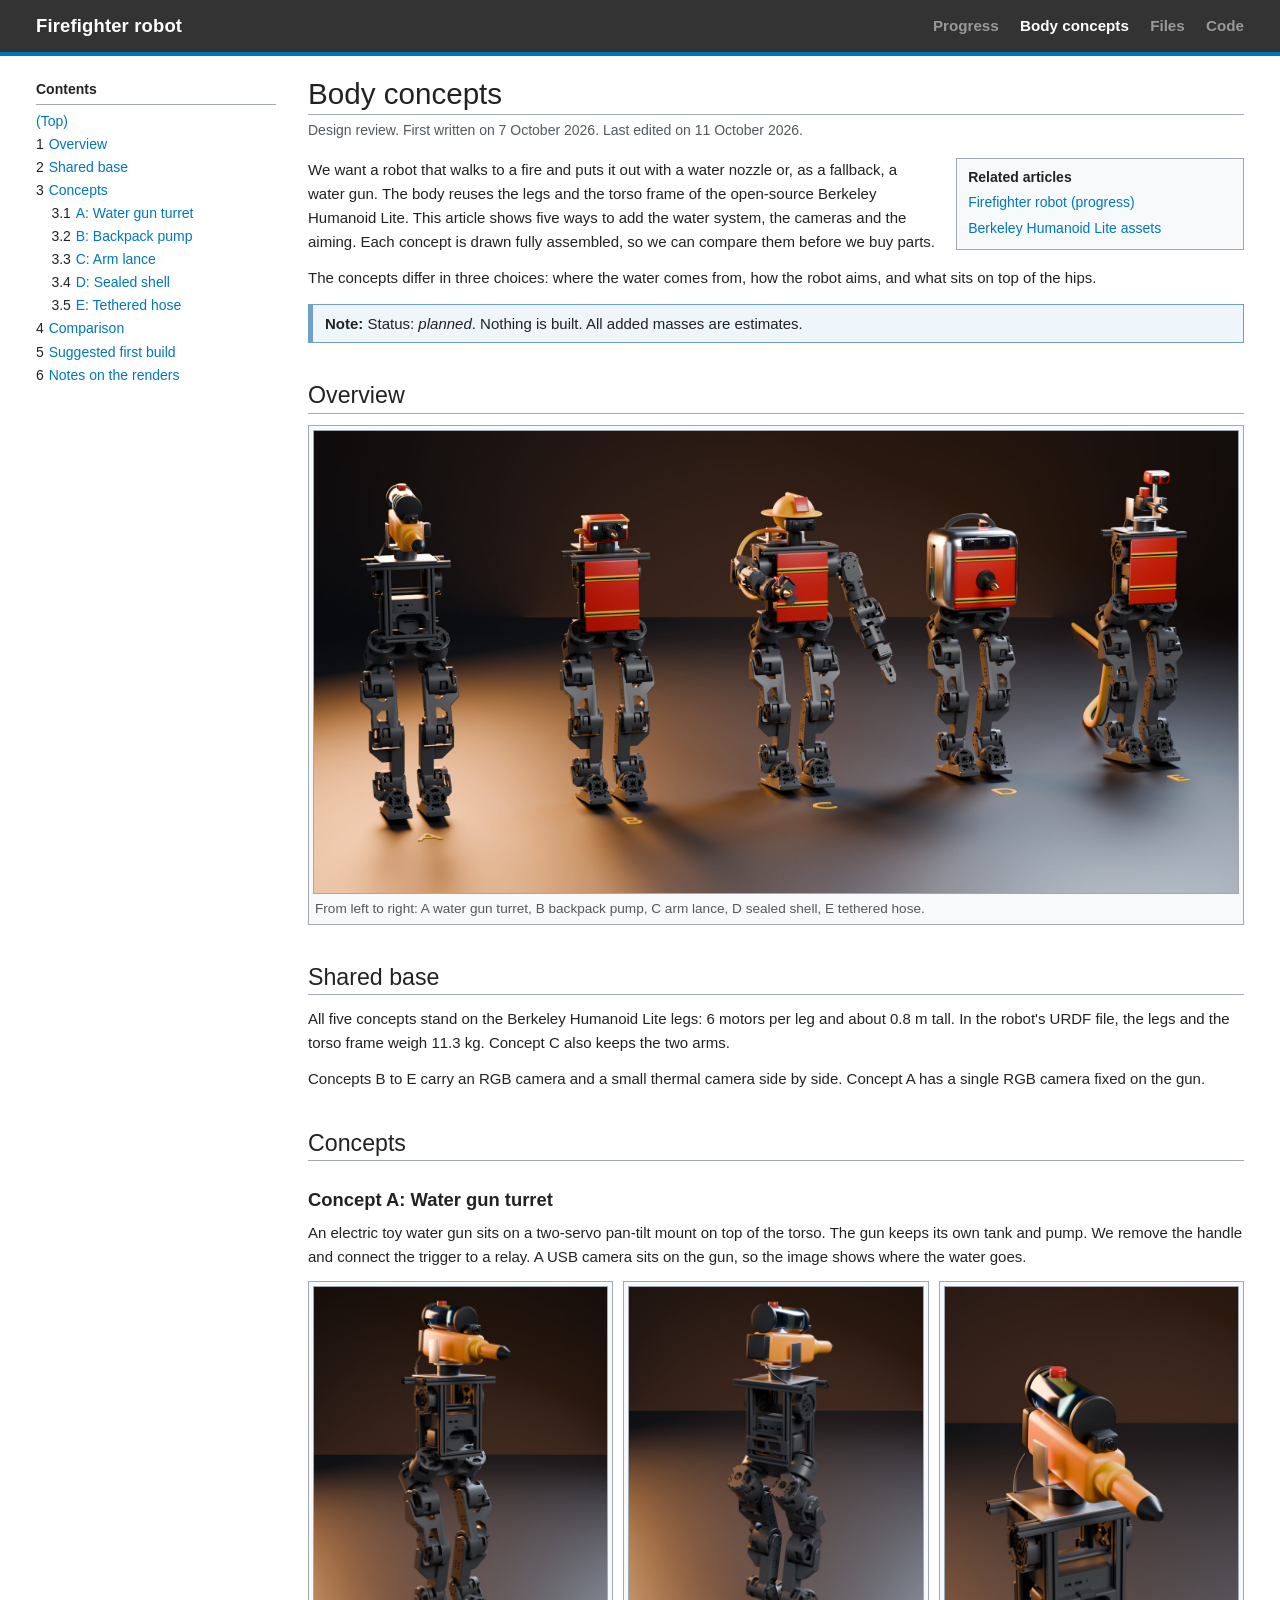
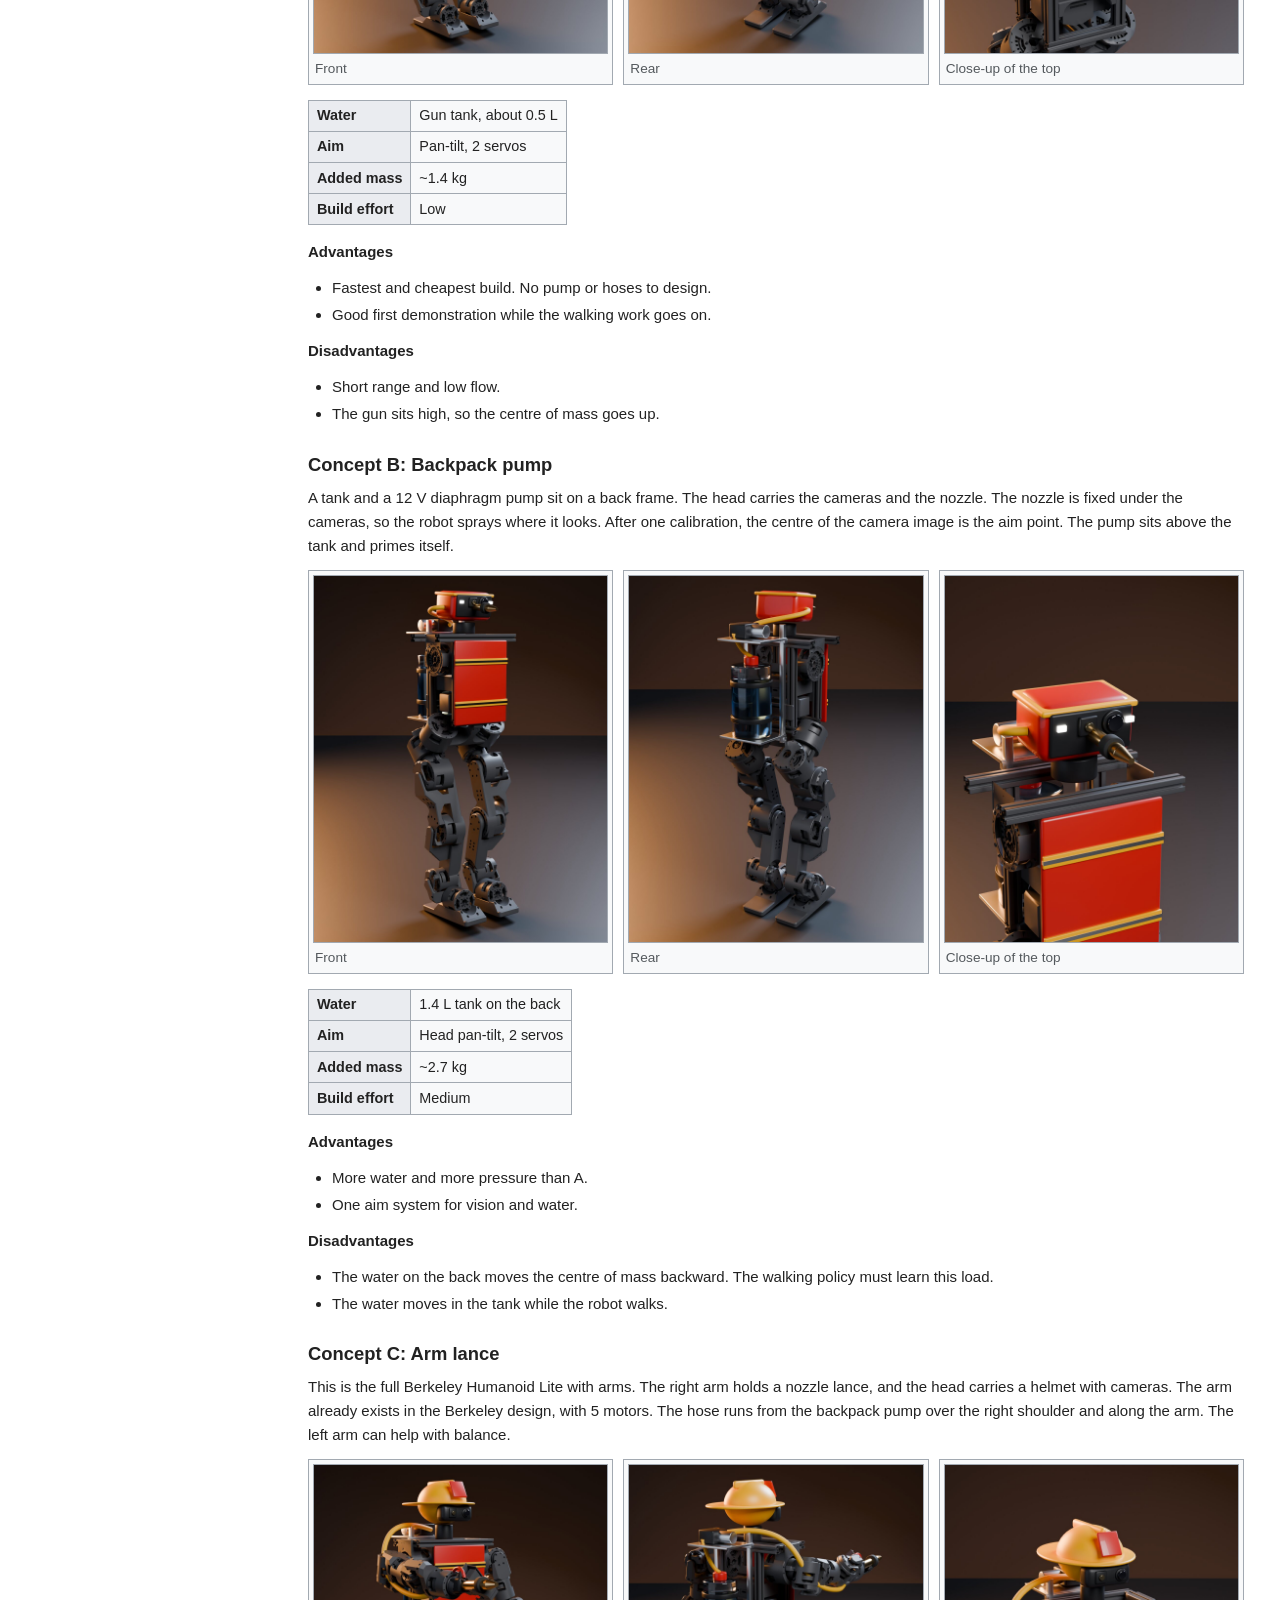
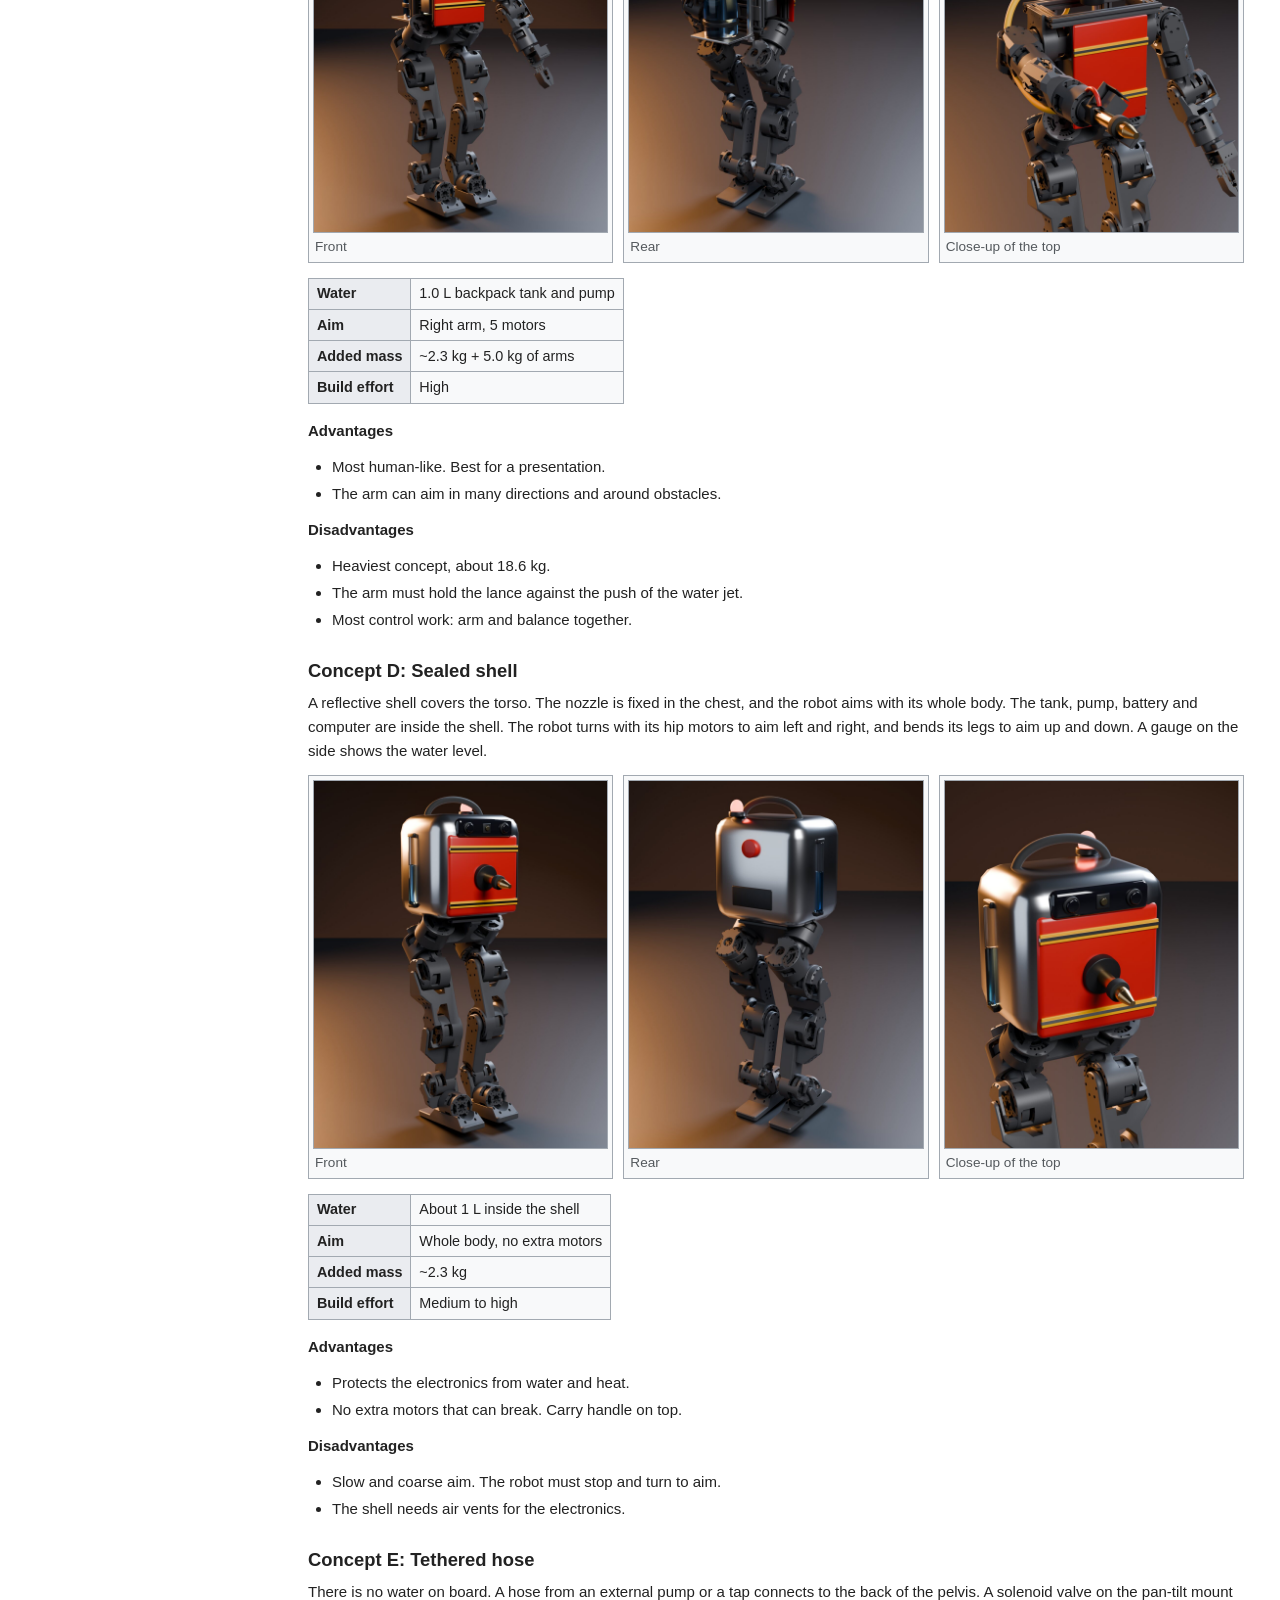
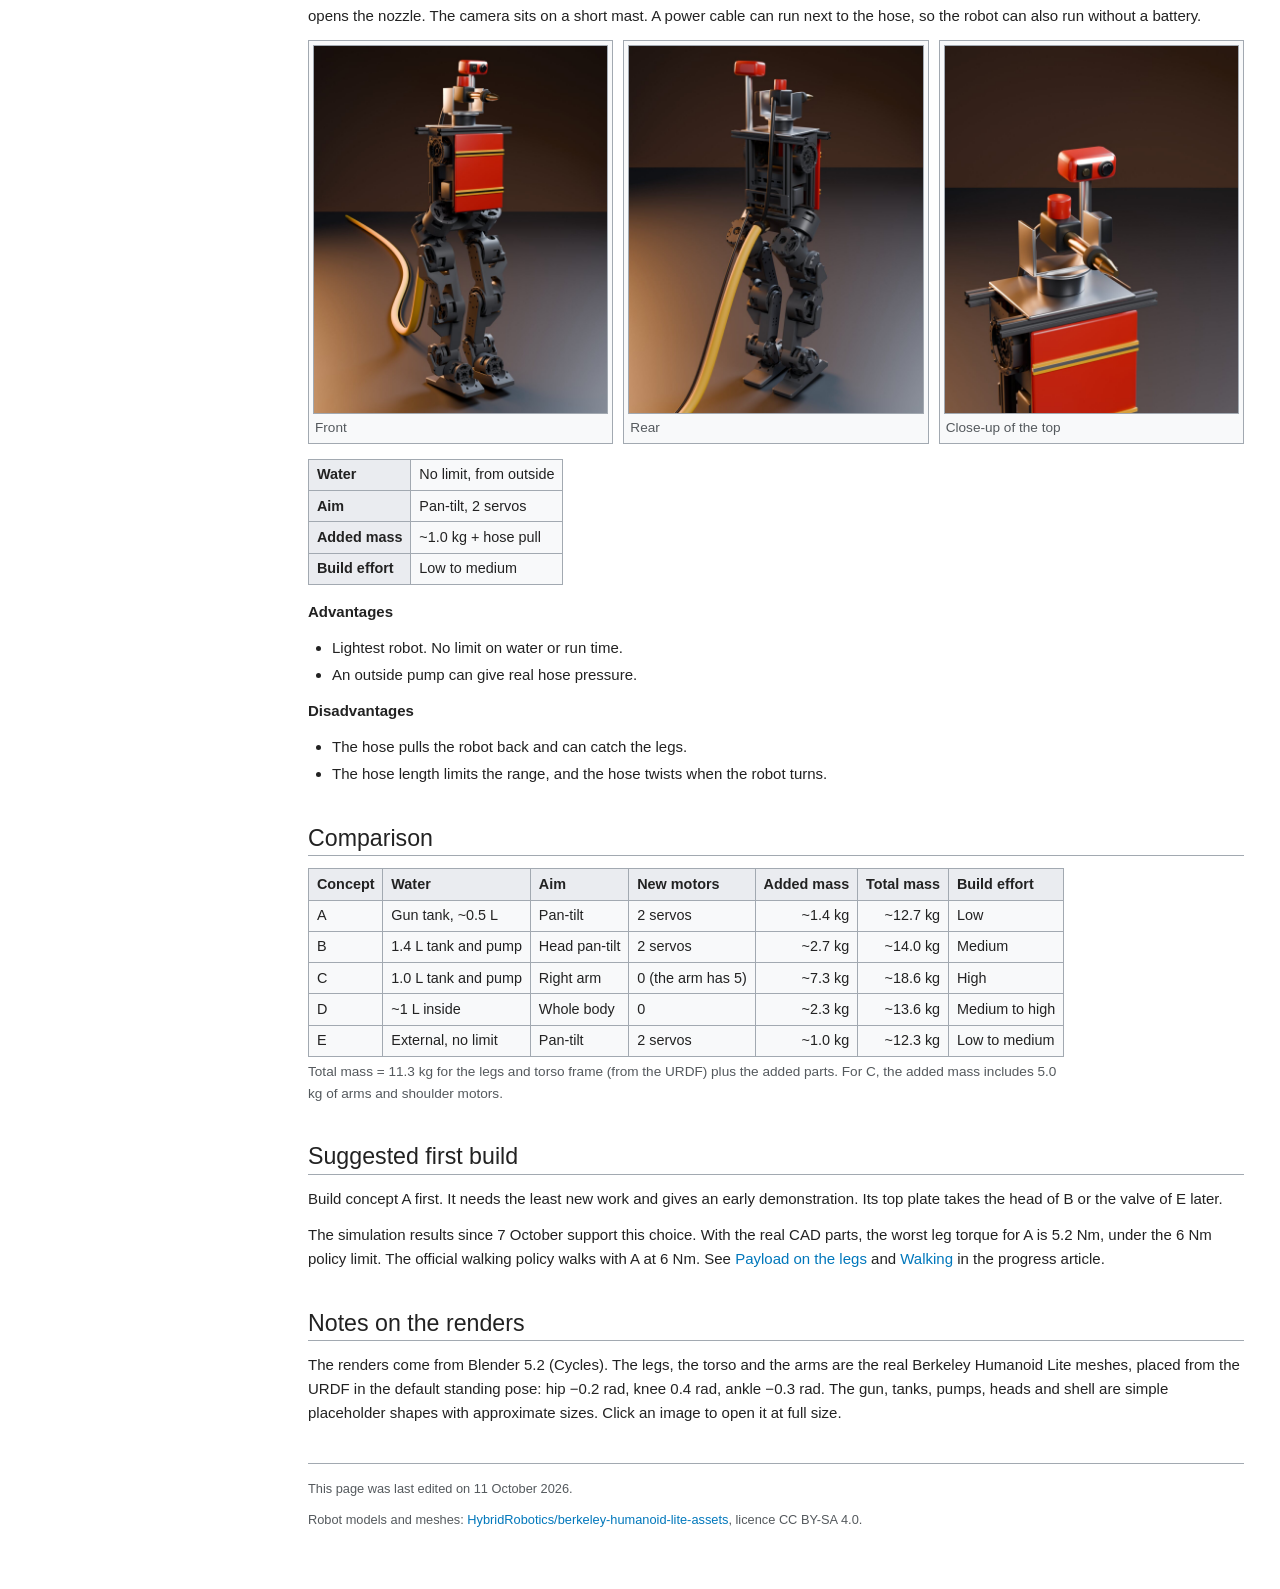
==== commit 31b654d7: "Link the code on the main branch of this repository" ====
--- a/concepts/index.html
+++ b/concepts/index.html
@@ -10,7 +10,7 @@
 <body>
 <header class="topbar"><div>
   <a class="name" href="../">Firefighter robot</a>
-  <nav><a href="../">Progress</a><a href="./" aria-current="page">Body concepts</a><a href="../#files">Files</a></nav>
+  <nav><a href="../">Progress</a><a href="./" aria-current="page">Body concepts</a><a href="../#files">Files</a><a href="https://github.com/promaaa/vision-sobang">Code</a></nav>
 </div></header>
 
 <div class="page">
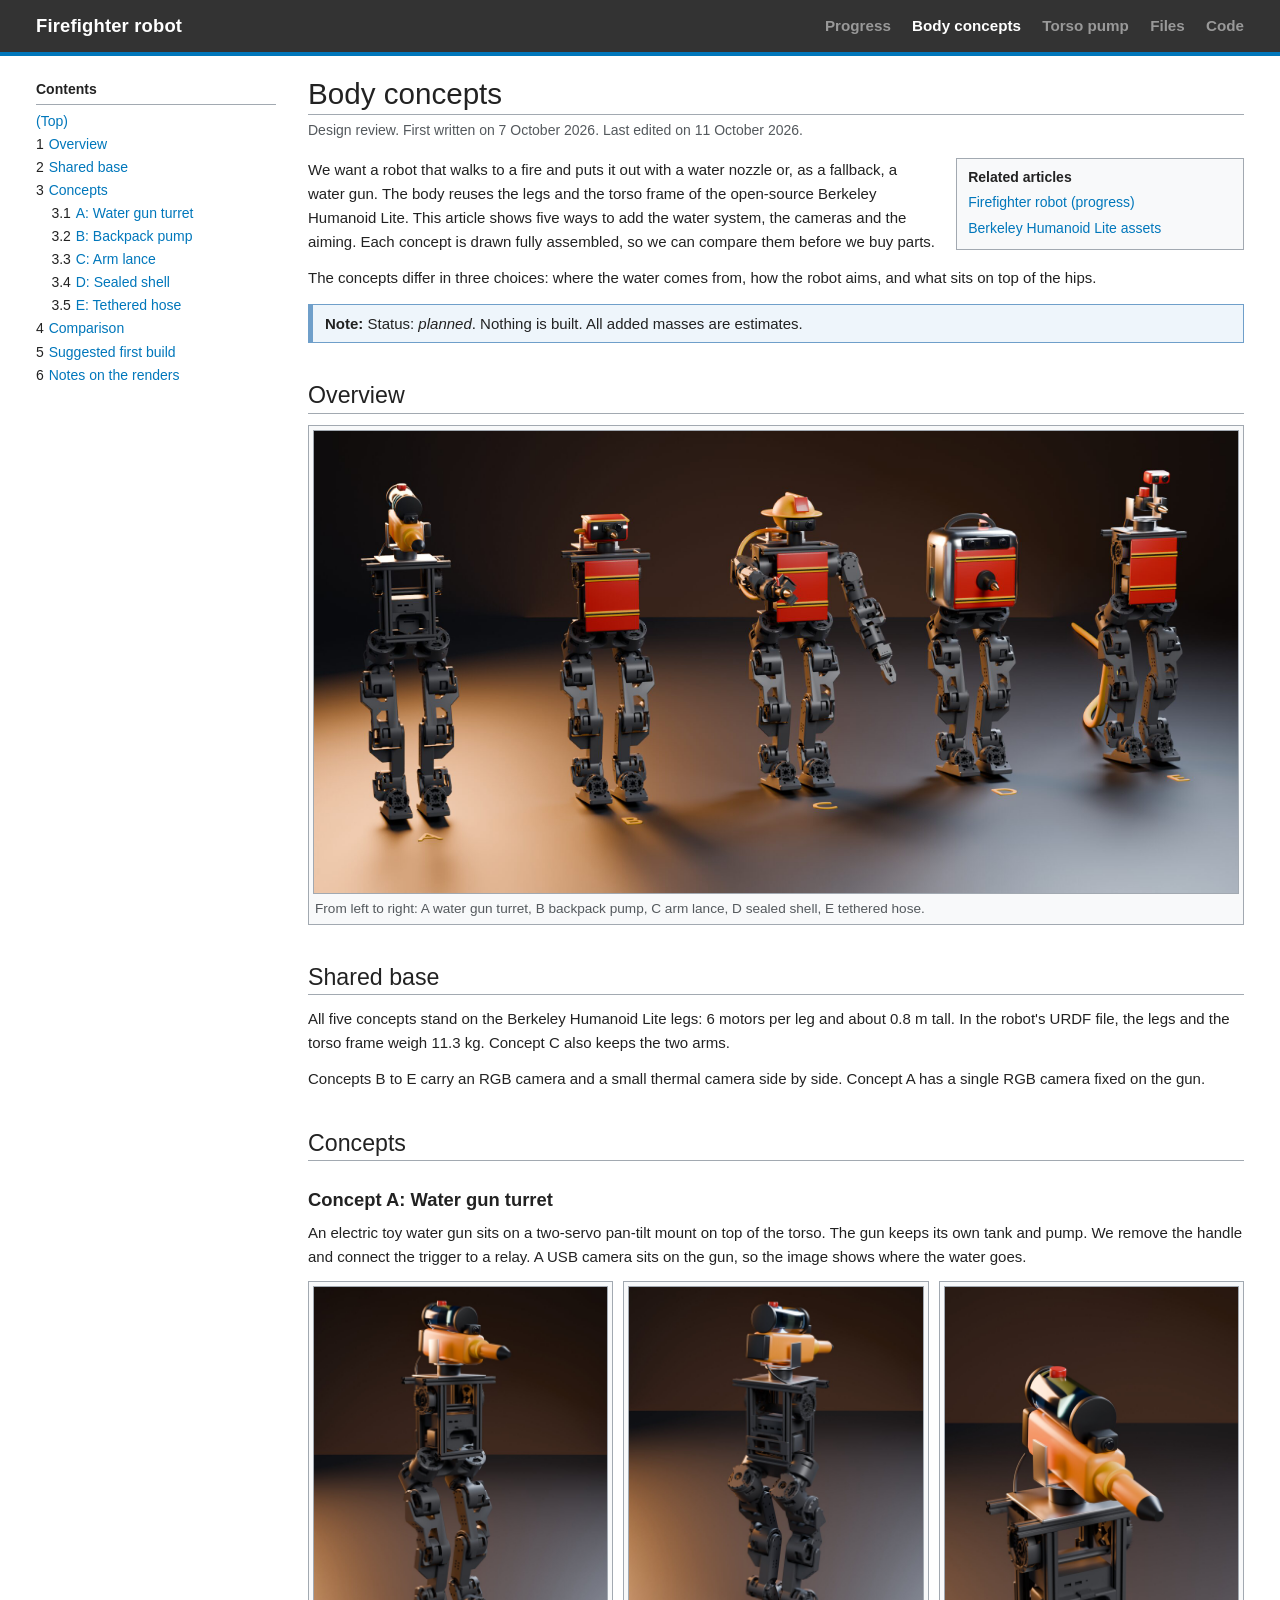
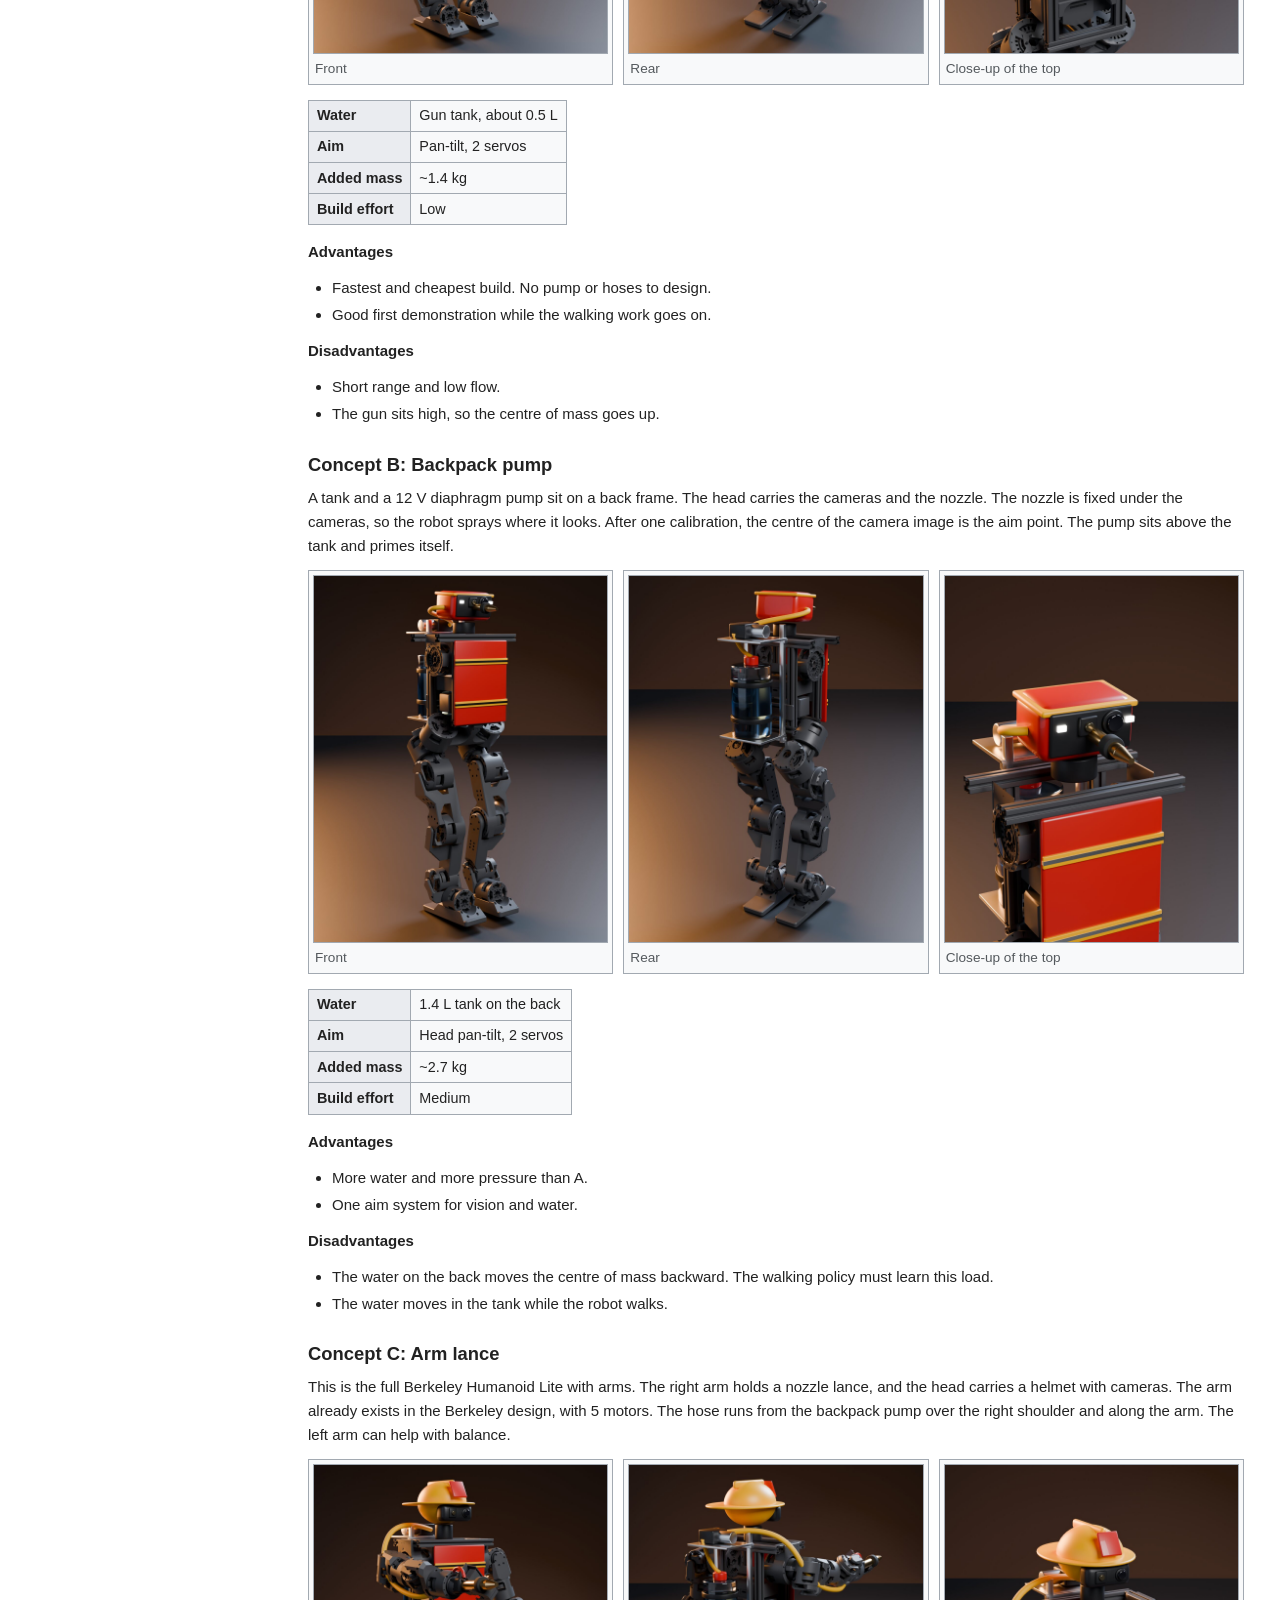
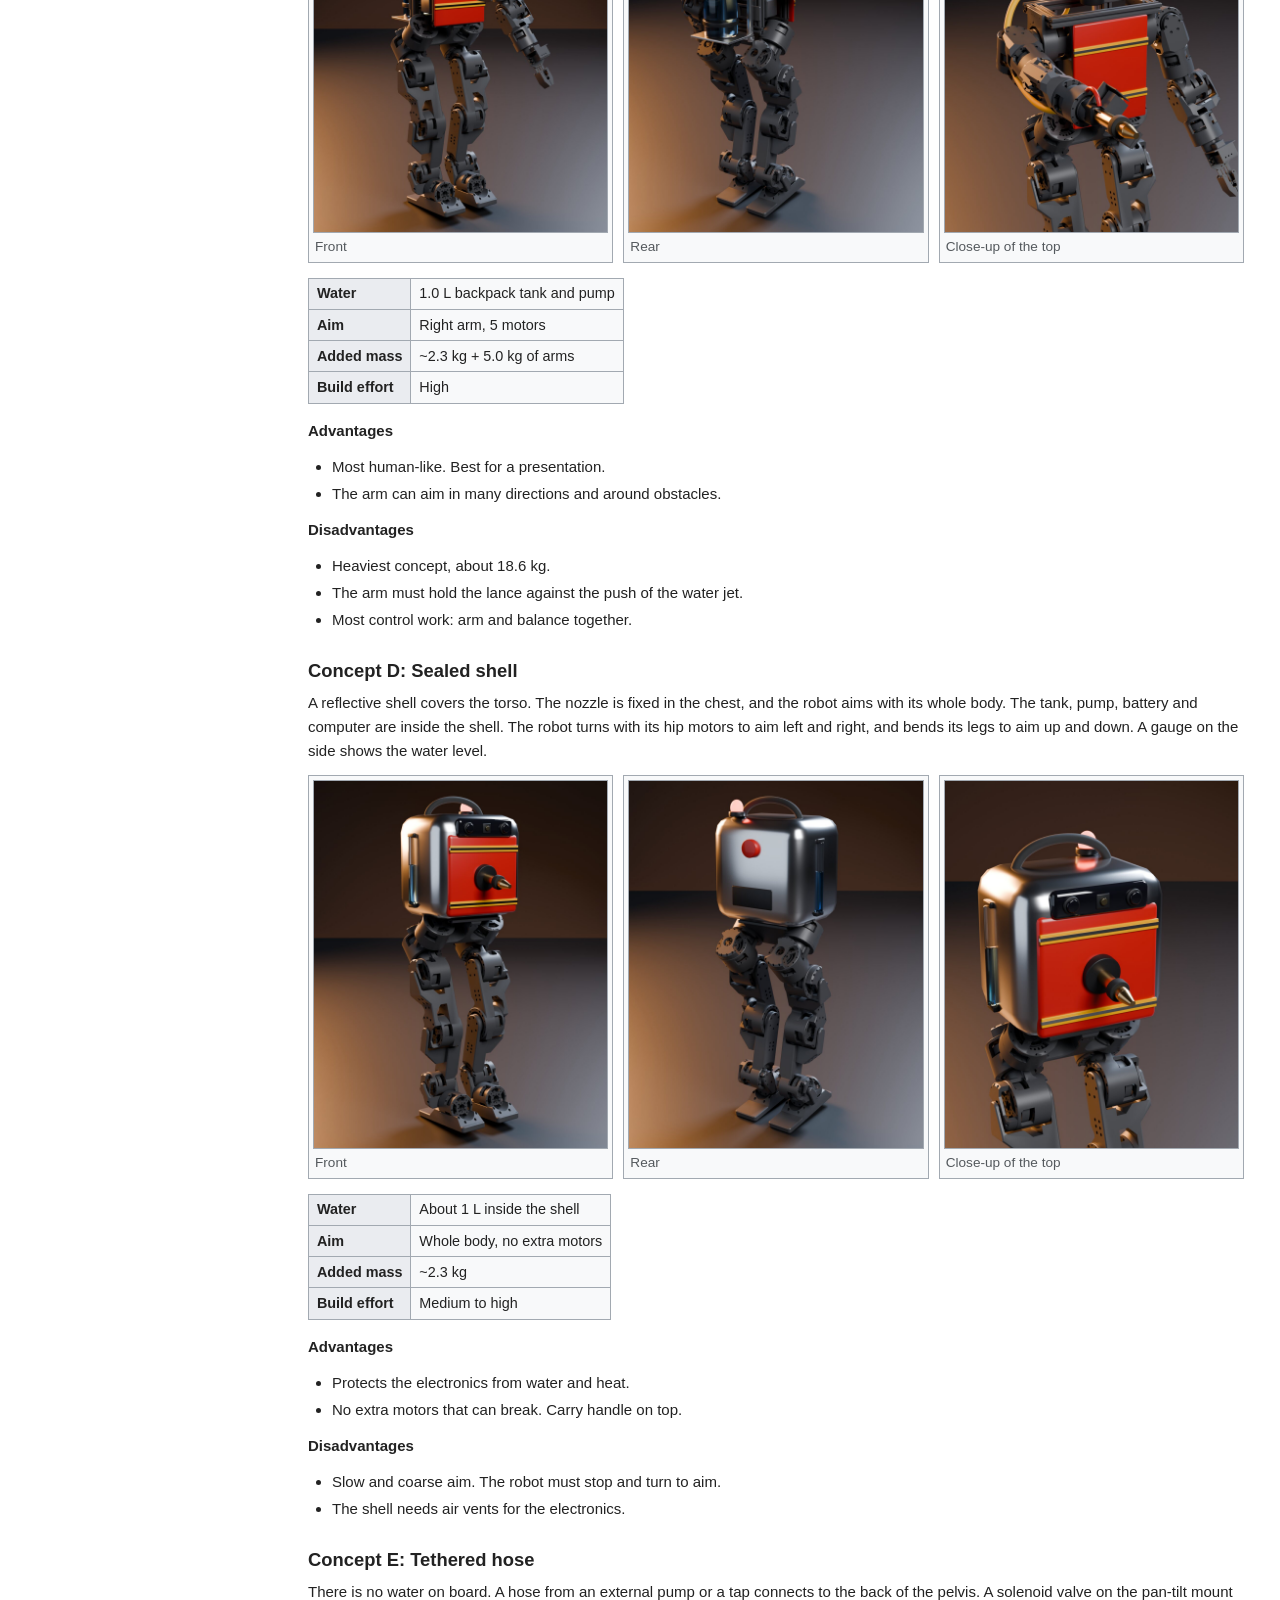
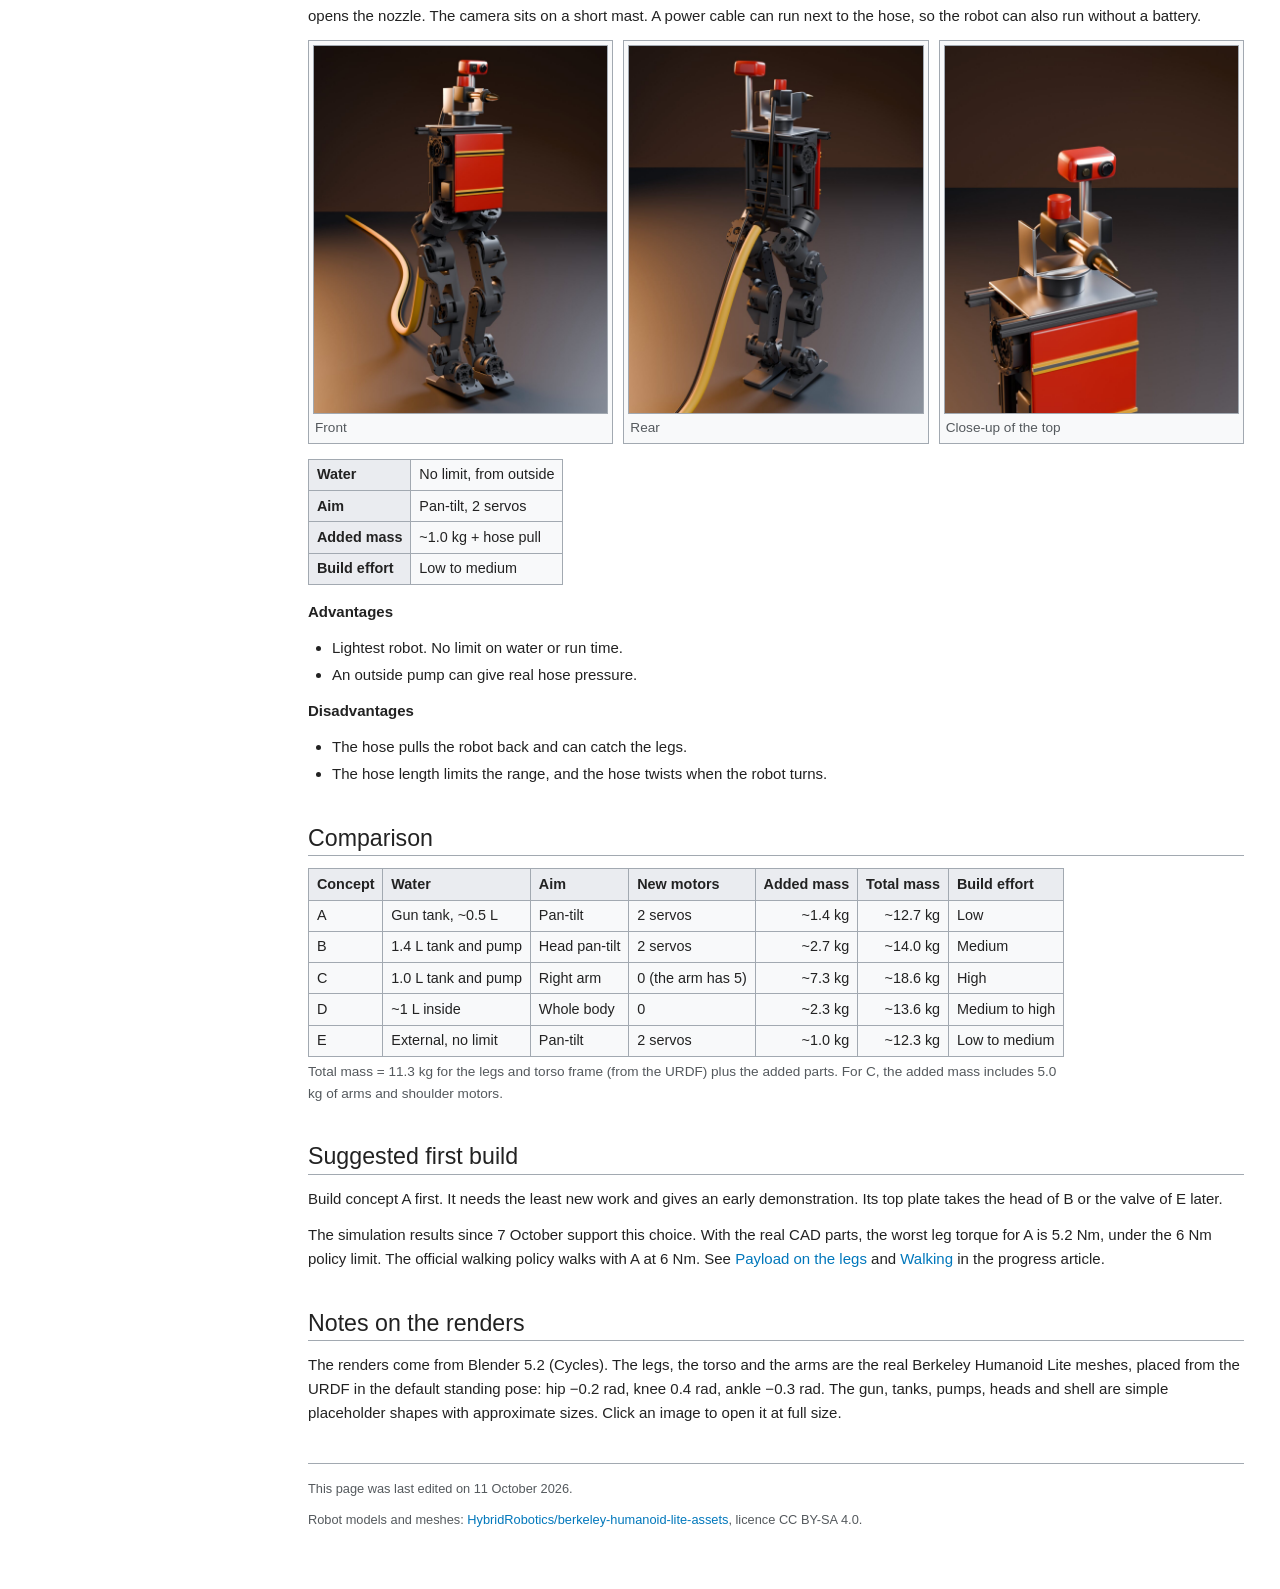
==== commit b12d1ffb: "Add the torso pump page: tanks R1 and R2, simulation results and CAD files for the hardware review" ====
--- a/concepts/index.html
+++ b/concepts/index.html
@@ -10,7 +10,7 @@
 <body>
 <header class="topbar"><div>
   <a class="name" href="../">Firefighter robot</a>
-  <nav><a href="../">Progress</a><a href="./" aria-current="page">Body concepts</a><a href="../#files">Files</a><a href="https://github.com/promaaa/vision-sobang">Code</a></nav>
+  <nav><a href="../">Progress</a><a href="./" aria-current="page">Body concepts</a><a href="../torso-pump/">Torso pump</a><a href="../#files">Files</a><a href="https://github.com/promaaa/vision-sobang">Code</a></nav>
 </div></header>
 
 <div class="page">
